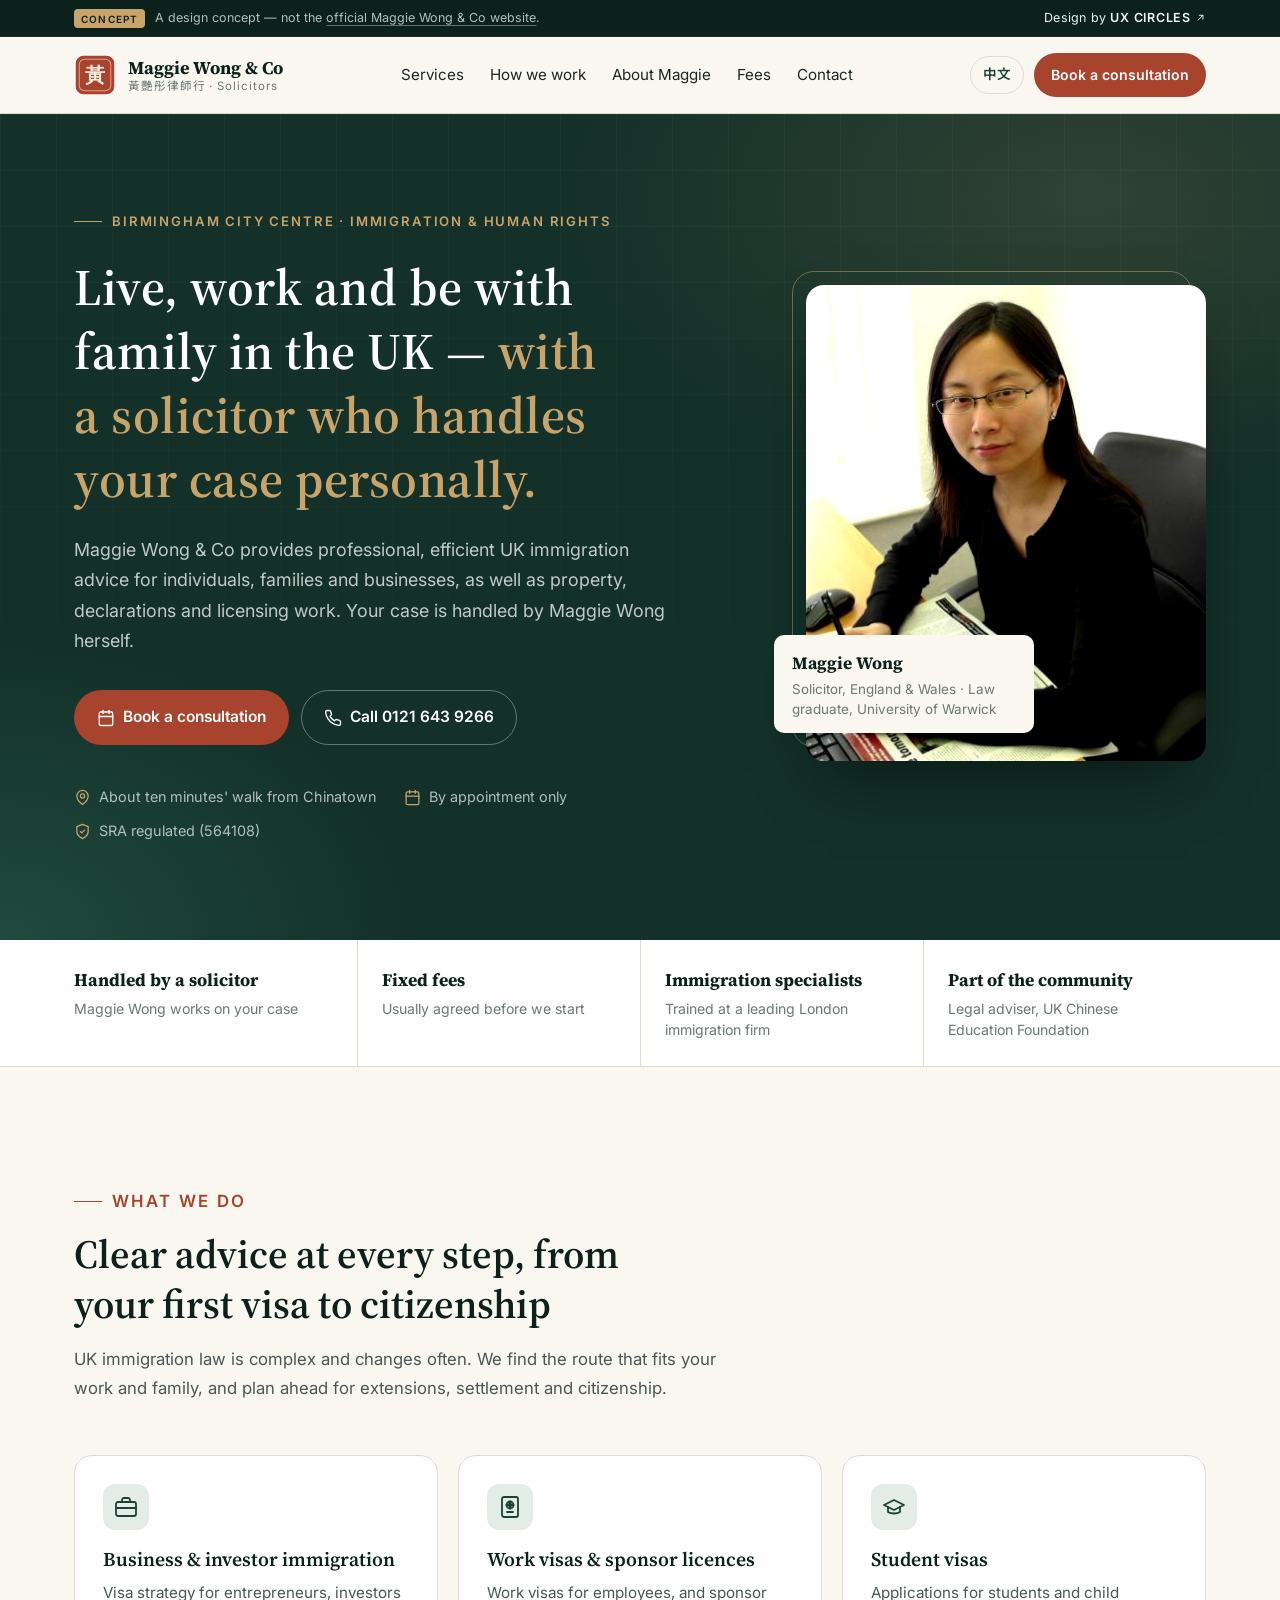
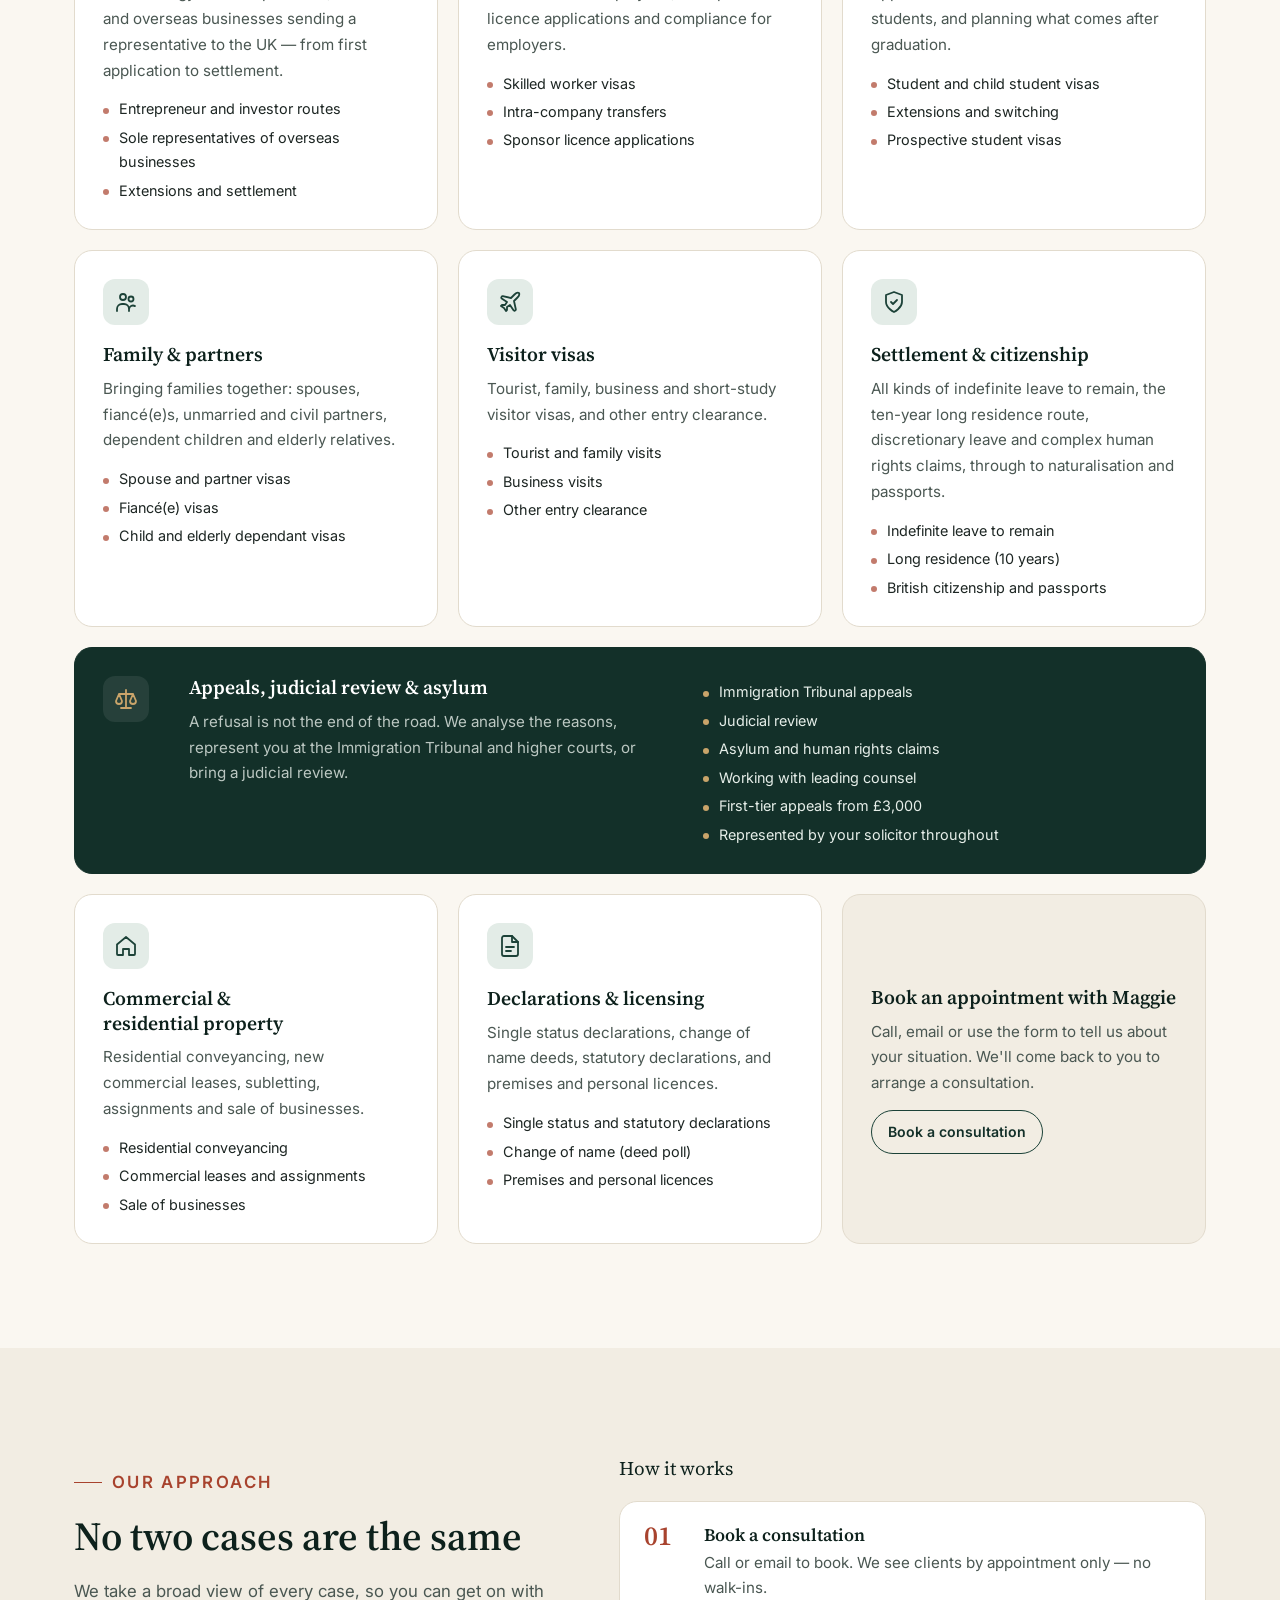
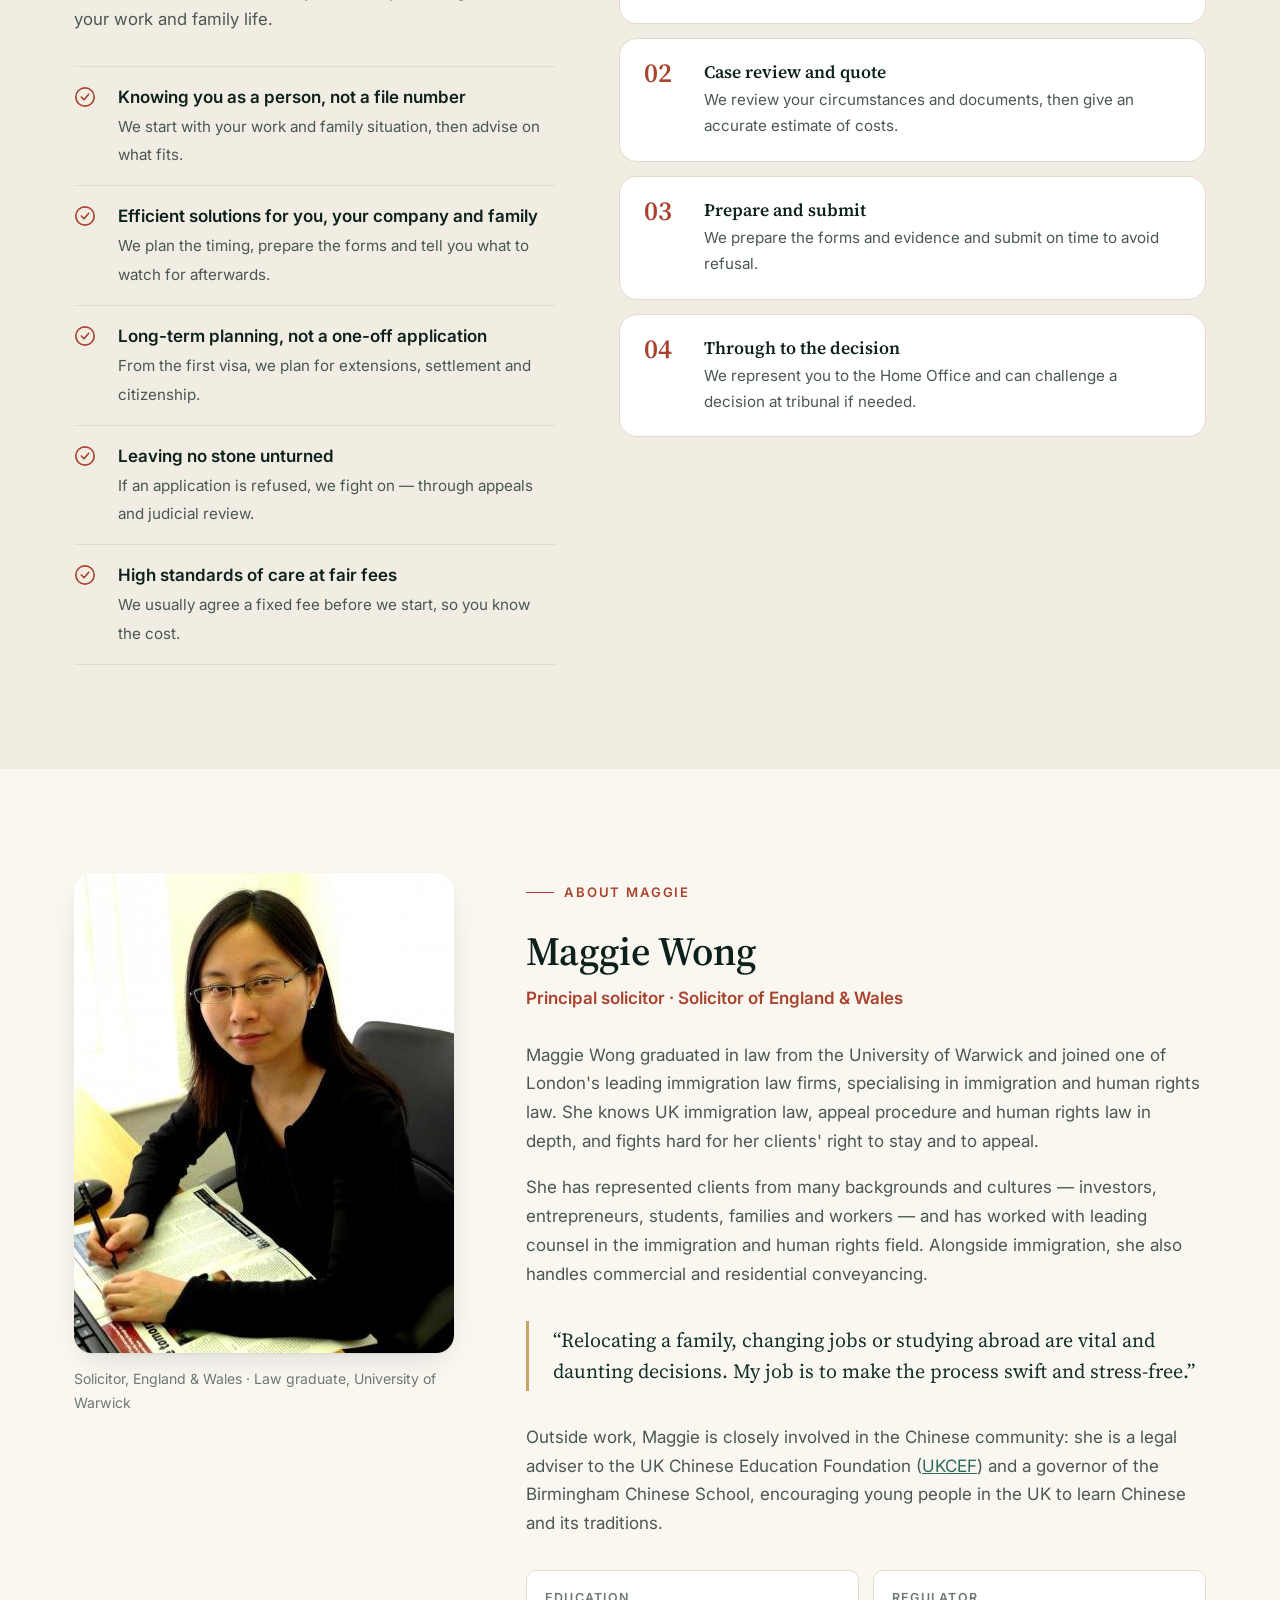
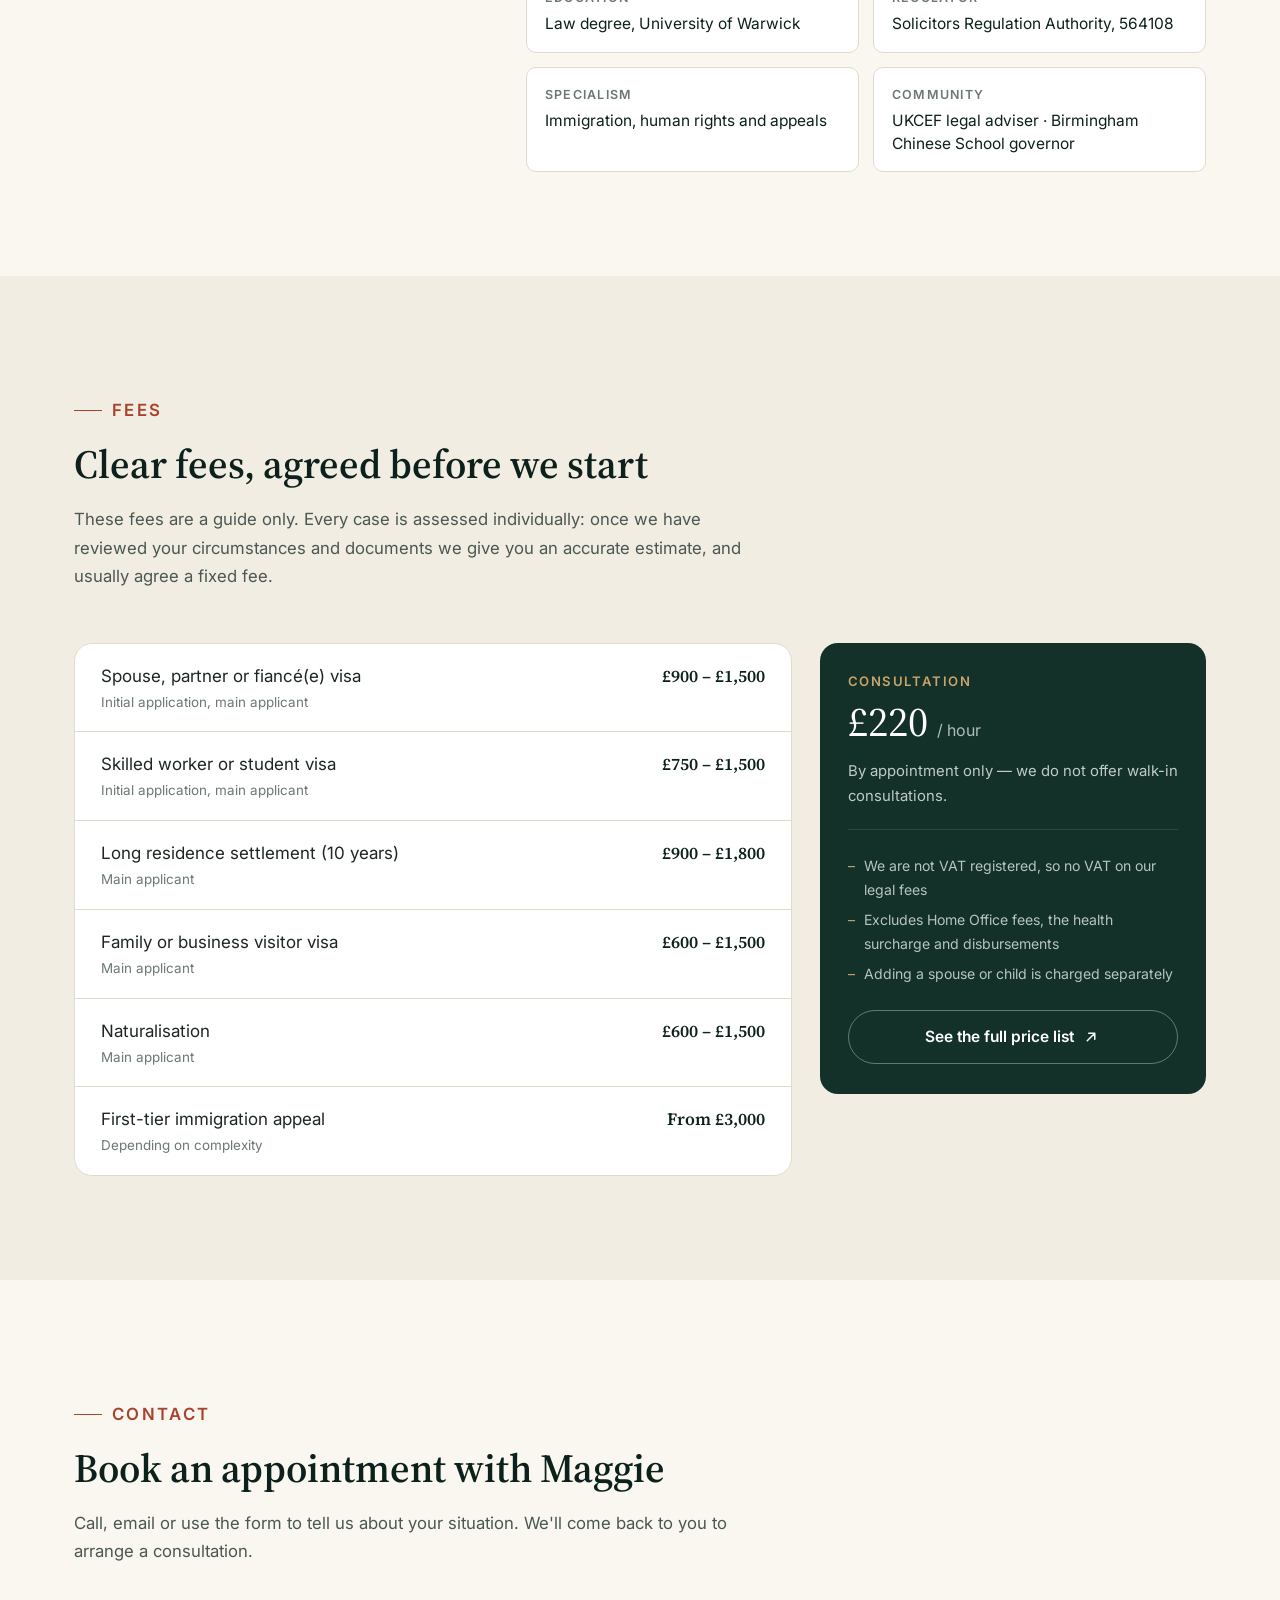
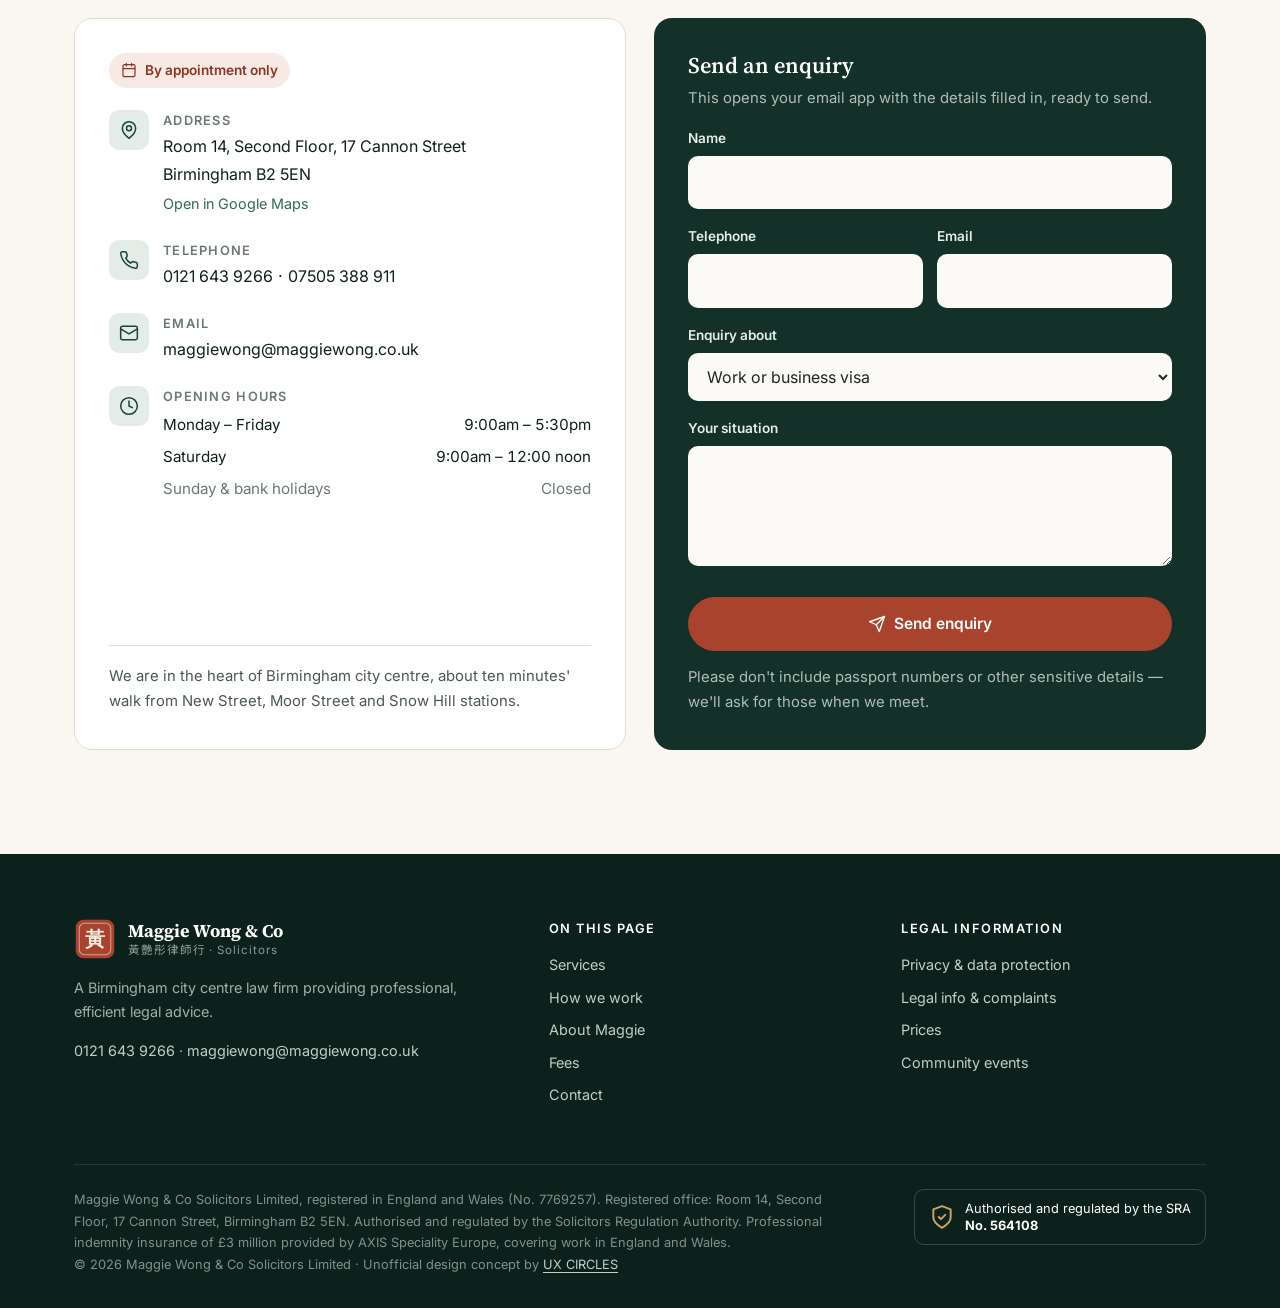
==== index.html @ 8c0b9b0e "Redesign the maggiewong.co.uk homepage as a bilingual static page home.html (Traditional Chinese) an" ====
<!doctype html>
<html lang="en-GB">
<head>
<meta charset="utf-8">
<meta name="viewport" content="width=device-width, initial-scale=1">
<title>Maggie Wong & Co Solicitors | Immigration solicitors in Birmingham</title>
<meta name="description" content="Maggie Wong & Co is a Birmingham city centre law firm offering UK immigration, human rights, appeals, property, declarations and licensing services. Authorised and regulated by the SRA (564108).">
<meta property="og:title" content="Maggie Wong & Co Solicitors | Immigration solicitors in Birmingham">
<meta property="og:description" content="Maggie Wong & Co is a Birmingham city centre law firm offering UK immigration, human rights, appeals, property, declarations and licensing services. Authorised and regulated by the SRA (564108).">
<meta property="og:image" content="assets/img/maggie-wong.jpg">
<meta name="robots" content="noindex, nofollow">
<meta name="theme-color" content="#133029">
<link rel="alternate" hreflang="en-GB" href="index.html">
<link rel="alternate" hreflang="zh-Hant" href="home.html">
<link rel="icon" href="assets/img/logo.svg" type="image/svg+xml">
<link rel="preconnect" href="https://fonts.googleapis.com">
<link rel="preconnect" href="https://fonts.gstatic.com" crossorigin>
<link href="https://fonts.googleapis.com/css2?family=Inter:wght@400;500;600&family=Source+Serif+4:opsz,wght@8..60,500;8..60,600;8..60,700&family=Noto+Sans+TC:wght@400;500;700&family=Noto+Serif+TC:wght@500;600;700&display=swap" rel="stylesheet">
<link rel="stylesheet" href="assets/css/style.css">
</head>
<body>
<a class="skip" href="#main">Skip to main content</a>
<div class="concept-bar" role="note">
  <div class="container concept-inner">
    <p><span class="concept-tag">Concept</span><span class="concept-long">A design concept — not the <a href="http://maggiewong.co.uk/" target="_blank" rel="noopener">official Maggie Wong &amp; Co website</a>.</span></p>
    <a href="https://ux-circles.com/web" target="_blank" rel="noopener"><span class="concept-by">Design by </span><strong>UX CIRCLES</strong> <svg viewBox="0 0 24 24" fill="none" stroke="currentColor" stroke-width="2" stroke-linecap="round" stroke-linejoin="round" aria-hidden="true"><path d="M7 17 17 7M9 7h8v8"/></svg></a>
  </div>
</div>
<header class="site-header">
  <div class="container">
    <a class="brand" href="index.html">
      <img src="assets/img/logo.svg" alt="" width="42" height="42">
      <span class="brand-text"><span class="brand-name">Maggie Wong &amp; Co</span><span class="brand-sub">黃艷彤律師行 · Solicitors</span></span>
    </a>
    <nav class="nav" id="nav" aria-label="Menu"><a href="#services">Services</a><a href="#approach">How we work</a><a href="#about">About Maggie</a><a href="#fees">Fees</a><a href="#contact">Contact</a></nav>
    <div class="header-actions">
      <a class="lang" href="home.html" hreflang="zh-Hant" lang="zh-Hant">中文</a>
      <a class="btn btn-primary btn-sm" href="#contact">Book a consultation</a>
      <button class="menu-toggle" type="button" aria-controls="nav" aria-expanded="false" aria-label="Menu"><svg viewBox="0 0 24 24" fill="none" stroke="currentColor" stroke-width="2" stroke-linecap="round" stroke-linejoin="round" aria-hidden="true"><path d="M4 7h16M4 12h16M4 17h16"/></svg></button>
    </div>
  </div>
</header>

<main id="main">
<section class="hero">
  <div class="container">
    <div>
      <p class="eyebrow">Birmingham city centre · Immigration &amp; human rights</p>
      <h1>Live, work and be with family in the UK — <em>with a solicitor who handles your case personally.</em></h1>
      <p class="hero-lead">Maggie Wong &amp; Co provides professional, efficient UK immigration advice for individuals, families and businesses, as well as property, declarations and licensing work. Your case is handled by Maggie Wong herself.</p>
      <div class="hero-cta">
        <a class="btn btn-primary" href="#contact"><svg viewBox="0 0 24 24" fill="none" stroke="currentColor" stroke-width="1.8" stroke-linecap="round" stroke-linejoin="round" aria-hidden="true"><rect x="3" y="4" width="18" height="18" rx="2"/><path d="M16 2v4M8 2v4M3 10h18"/></svg>Book a consultation</a>
        <a class="btn btn-ghost" href="tel:+441216439266"><svg viewBox="0 0 24 24" fill="none" stroke="currentColor" stroke-width="1.8" stroke-linecap="round" stroke-linejoin="round" aria-hidden="true"><path d="M22 16.9v3a2 2 0 0 1-2.2 2 19.8 19.8 0 0 1-8.6-3.1 19.5 19.5 0 0 1-6-6A19.8 19.8 0 0 1 2.1 4.2 2 2 0 0 1 4.1 2h3a2 2 0 0 1 2 1.7c.1.9.4 1.8.7 2.7a2 2 0 0 1-.5 2.1L8 9.8a16 16 0 0 0 6 6l1.3-1.3a2 2 0 0 1 2.1-.4c.9.3 1.8.6 2.7.7a2 2 0 0 1 1.7 2z"/></svg>Call 0121 643 9266</a>
      </div>
      <ul class="hero-meta"><li><svg viewBox="0 0 24 24" fill="none" stroke="currentColor" stroke-width="1.8" stroke-linecap="round" stroke-linejoin="round" aria-hidden="true"><path d="M20 10c0 6-8 12-8 12s-8-6-8-12a8 8 0 0 1 16 0z"/><circle cx="12" cy="10" r="3"/></svg>About ten minutes' walk from Chinatown</li><li><svg viewBox="0 0 24 24" fill="none" stroke="currentColor" stroke-width="1.8" stroke-linecap="round" stroke-linejoin="round" aria-hidden="true"><rect x="3" y="4" width="18" height="18" rx="2"/><path d="M16 2v4M8 2v4M3 10h18"/></svg>By appointment only</li><li><svg viewBox="0 0 24 24" fill="none" stroke="currentColor" stroke-width="1.8" stroke-linecap="round" stroke-linejoin="round" aria-hidden="true"><path d="M12 22s8-4 8-10V5l-8-3-8 3v7c0 6 8 10 8 10z"/><path d="m9 12 2 2 4-4"/></svg>SRA regulated (564108)</li></ul>
    </div>
    <figure class="portrait" style="margin:0">
      <div class="portrait-frame"><img src="assets/img/maggie-wong.jpg" alt="Maggie Wong at her desk" width="403" height="480"></div>
      <figcaption class="portrait-card"><strong>Maggie Wong</strong><span>Solicitor, England &amp; Wales · Law graduate, University of Warwick</span></figcaption>
    </figure>
  </div>
</section>

<section class="trust" aria-label="Our approach">
  <div class="container"><div class="trust-item"><strong>Handled by a solicitor</strong><span>Maggie Wong works on your case</span></div><div class="trust-item"><strong>Fixed fees</strong><span>Usually agreed before we start</span></div><div class="trust-item"><strong>Immigration specialists</strong><span>Trained at a leading London immigration firm</span></div><div class="trust-item"><strong>Part of the community</strong><span>Legal adviser, UK Chinese Education Foundation</span></div></div>
</section>

<section class="section" id="services">
  <div class="container">
    <div class="section-head reveal">
      <p class="eyebrow">What we do</p>
      <h2>Clear advice at every step, from your first visa to citizenship</h2>
      <p>UK immigration law is complex and changes often. We find the route that fits your work and family, and plan ahead for extensions, settlement and citizenship.</p>
    </div>
    <div class="services"><article class="service reveal"><div class="service-icon"><svg viewBox="0 0 24 24" fill="none" stroke="currentColor" stroke-width="1.8" stroke-linecap="round" stroke-linejoin="round" aria-hidden="true"><rect x="2" y="7" width="20" height="14" rx="2"/><path d="M16 7V5a2 2 0 0 0-2-2h-4a2 2 0 0 0-2 2v2M2 13h20"/></svg></div><h3>Business & investor immigration</h3><p>Visa strategy for entrepreneurs, investors and overseas businesses sending a representative to the UK — from first application to settlement.</p><ul><li>Entrepreneur and investor routes</li><li>Sole representatives of overseas businesses</li><li>Extensions and settlement</li></ul></article><article class="service reveal"><div class="service-icon"><svg viewBox="0 0 24 24" fill="none" stroke="currentColor" stroke-width="1.8" stroke-linecap="round" stroke-linejoin="round" aria-hidden="true"><rect x="4" y="2" width="16" height="20" rx="2"/><circle cx="12" cy="10" r="3.5"/><path d="M8.5 10h7M12 6.5c1.2 1 1.2 6 0 7M12 6.5c-1.2 1-1.2 6 0 7M9 17h6"/></svg></div><h3>Work visas & sponsor licences</h3><p>Work visas for employees, and sponsor licence applications and compliance for employers.</p><ul><li>Skilled worker visas</li><li>Intra-company transfers</li><li>Sponsor licence applications</li></ul></article><article class="service reveal"><div class="service-icon"><svg viewBox="0 0 24 24" fill="none" stroke="currentColor" stroke-width="1.8" stroke-linecap="round" stroke-linejoin="round" aria-hidden="true"><path d="M22 10 12 5 2 10l10 5 10-5z"/><path d="M6 12v5c3 2 9 2 12 0v-5"/></svg></div><h3>Student visas</h3><p>Applications for students and child students, and planning what comes after graduation.</p><ul><li>Student and child student visas</li><li>Extensions and switching</li><li>Prospective student visas</li></ul></article><article class="service reveal"><div class="service-icon"><svg viewBox="0 0 24 24" fill="none" stroke="currentColor" stroke-width="1.8" stroke-linecap="round" stroke-linejoin="round" aria-hidden="true"><circle cx="9" cy="7" r="3"/><circle cx="17" cy="9" r="2.5"/><path d="M3 21v-2a5 5 0 0 1 5-5h2a5 5 0 0 1 5 5v2M15 21v-1.5a4 4 0 0 1 6-3.4"/></svg></div><h3>Family & partners</h3><p>Bringing families together: spouses, fiancé(e)s, unmarried and civil partners, dependent children and elderly relatives.</p><ul><li>Spouse and partner visas</li><li>Fiancé(e) visas</li><li>Child and elderly dependant visas</li></ul></article><article class="service reveal"><div class="service-icon"><svg viewBox="0 0 24 24" fill="none" stroke="currentColor" stroke-width="1.8" stroke-linecap="round" stroke-linejoin="round" aria-hidden="true"><path d="M17.8 19.2 16 11l3.5-3.5C21 6 21.5 4 21 3c-1-.5-3 0-4.5 1.5L13 8 4.8 6.2c-.5-.1-.9.1-1.1.5l-.3.5c-.2.5-.1 1 .3 1.3L9 12l-2 3H4l-1 1 3 2 2 3 1-1v-3l3-2 3.5 5.3c.3.4.8.5 1.3.3l.5-.2c.4-.3.6-.7.5-1.2z"/></svg></div><h3>Visitor visas</h3><p>Tourist, family, business and short-study visitor visas, and other entry clearance.</p><ul><li>Tourist and family visits</li><li>Business visits</li><li>Other entry clearance</li></ul></article><article class="service reveal"><div class="service-icon"><svg viewBox="0 0 24 24" fill="none" stroke="currentColor" stroke-width="1.8" stroke-linecap="round" stroke-linejoin="round" aria-hidden="true"><path d="M12 22s8-4 8-10V5l-8-3-8 3v7c0 6 8 10 8 10z"/><path d="m9 12 2 2 4-4"/></svg></div><h3>Settlement & citizenship</h3><p>All kinds of indefinite leave to remain, the ten-year long residence route, discretionary leave and complex human rights claims, through to naturalisation and passports.</p><ul><li>Indefinite leave to remain</li><li>Long residence (10 years)</li><li>British citizenship and passports</li></ul></article><article class="service service-wide reveal"><div class="service-icon"><svg viewBox="0 0 24 24" fill="none" stroke="currentColor" stroke-width="1.8" stroke-linecap="round" stroke-linejoin="round" aria-hidden="true"><path d="M12 3v18M7 21h10M5 7h14M5 7l-3 7a3 3 0 0 0 6 0L5 7zM19 7l-3 7a3 3 0 0 0 6 0l-3-7z"/></svg></div><div><h3>Appeals, judicial review & asylum</h3><p>A refusal is not the end of the road. We analyse the reasons, represent you at the Immigration Tribunal and higher courts, or bring a judicial review.</p></div><div><ul><li>Immigration Tribunal appeals</li><li>Judicial review</li><li>Asylum and human rights claims</li><li>Working with leading counsel</li><li>First-tier appeals from £3,000</li><li>Represented by your solicitor throughout</li></ul></div></article><article class="service reveal"><div class="service-icon"><svg viewBox="0 0 24 24" fill="none" stroke="currentColor" stroke-width="1.8" stroke-linecap="round" stroke-linejoin="round" aria-hidden="true"><path d="M3 10.5 12 3l9 7.5V20a1 1 0 0 1-1 1h-5v-6H9v6H4a1 1 0 0 1-1-1z"/></svg></div><h3>Commercial & residential property</h3><p>Residential conveyancing, new commercial leases, subletting, assignments and sale of businesses.</p><ul><li>Residential conveyancing</li><li>Commercial leases and assignments</li><li>Sale of businesses</li></ul></article><article class="service reveal"><div class="service-icon"><svg viewBox="0 0 24 24" fill="none" stroke="currentColor" stroke-width="1.8" stroke-linecap="round" stroke-linejoin="round" aria-hidden="true"><path d="M14 2H6a2 2 0 0 0-2 2v16a2 2 0 0 0 2 2h12a2 2 0 0 0 2-2V8z"/><path d="M14 2v6h6M8 13h8M8 17h5"/></svg></div><h3>Declarations & licensing</h3><p>Single status declarations, change of name deeds, statutory declarations, and premises and personal licences.</p><ul><li>Single status and statutory declarations</li><li>Change of name (deed poll)</li><li>Premises and personal licences</li></ul></article>
      <article class="service reveal" style="display:flex;flex-direction:column;justify-content:center;background:var(--paper-2)">
        <h3>Book an appointment with Maggie</h3>
        <p>Call, email or use the form to tell us about your situation. We'll come back to you to arrange a consultation.</p>
        <div><a class="btn btn-outline btn-sm" href="#contact">Book a consultation</a></div>
      </article>
    </div>
  </div>
</section>

<section class="section section-alt" id="approach">
  <div class="container approach">
    <div class="reveal">
      <div class="section-head" style="margin-bottom:32px">
        <p class="eyebrow">Our approach</p>
        <h2>No two cases are the same</h2>
        <p>We take a broad view of every case, so you can get on with your work and family life.</p>
      </div>
      <ul class="promises"><li><svg viewBox="0 0 24 24" fill="none" stroke="currentColor" stroke-width="1.8" stroke-linecap="round" stroke-linejoin="round" aria-hidden="true"><circle cx="12" cy="12" r="10"/><path d="m8 12 3 3 5-6"/></svg><div><strong>Knowing you as a person, not a file number</strong><span>We start with your work and family situation, then advise on what fits.</span></div></li><li><svg viewBox="0 0 24 24" fill="none" stroke="currentColor" stroke-width="1.8" stroke-linecap="round" stroke-linejoin="round" aria-hidden="true"><circle cx="12" cy="12" r="10"/><path d="m8 12 3 3 5-6"/></svg><div><strong>Efficient solutions for you, your company and family</strong><span>We plan the timing, prepare the forms and tell you what to watch for afterwards.</span></div></li><li><svg viewBox="0 0 24 24" fill="none" stroke="currentColor" stroke-width="1.8" stroke-linecap="round" stroke-linejoin="round" aria-hidden="true"><circle cx="12" cy="12" r="10"/><path d="m8 12 3 3 5-6"/></svg><div><strong>Long-term planning, not a one-off application</strong><span>From the first visa, we plan for extensions, settlement and citizenship.</span></div></li><li><svg viewBox="0 0 24 24" fill="none" stroke="currentColor" stroke-width="1.8" stroke-linecap="round" stroke-linejoin="round" aria-hidden="true"><circle cx="12" cy="12" r="10"/><path d="m8 12 3 3 5-6"/></svg><div><strong>Leaving no stone unturned</strong><span>If an application is refused, we fight on — through appeals and judicial review.</span></div></li><li><svg viewBox="0 0 24 24" fill="none" stroke="currentColor" stroke-width="1.8" stroke-linecap="round" stroke-linejoin="round" aria-hidden="true"><circle cx="12" cy="12" r="10"/><path d="m8 12 3 3 5-6"/></svg><div><strong>High standards of care at fair fees</strong><span>We usually agree a fixed fee before we start, so you know the cost.</span></div></li></ul>
    </div>
    <div class="reveal">
      <p class="steps-title">How it works</p>
      <ol class="steps"><li><h3>Book a consultation</h3><p>Call or email to book. We see clients by appointment only — no walk-ins.</p></li><li><h3>Case review and quote</h3><p>We review your circumstances and documents, then give an accurate estimate of costs.</p></li><li><h3>Prepare and submit</h3><p>We prepare the forms and evidence and submit on time to avoid refusal.</p></li><li><h3>Through to the decision</h3><p>We represent you to the Home Office and can challenge a decision at tribunal if needed.</p></li></ol>
    </div>
  </div>
</section>

<section class="section" id="about">
  <div class="container about">
    <figure class="about-photo reveal" style="margin:0">
      <img src="assets/img/maggie-wong.jpg" alt="Maggie Wong at her desk" width="403" height="480" loading="lazy">
      <figcaption>Solicitor, England &amp; Wales · Law graduate, University of Warwick</figcaption>
    </figure>
    <div class="about-body reveal">
      <p class="eyebrow" style="color:var(--seal)">About Maggie</p>
      <h2>Maggie Wong</h2>
      <p class="role">Principal solicitor · Solicitor of England &amp; Wales</p>
      <p>Maggie Wong graduated in law from the University of Warwick and joined one of London's leading immigration law firms, specialising in immigration and human rights law. She knows UK immigration law, appeal procedure and human rights law in depth, and fights hard for her clients' right to stay and to appeal.</p><p>She has represented clients from many backgrounds and cultures — investors, entrepreneurs, students, families and workers — and has worked with leading counsel in the immigration and human rights field. Alongside immigration, she also handles commercial and residential conveyancing.</p>
      <blockquote class="quote">“Relocating a family, changing jobs or studying abroad are vital and daunting decisions. My job is to make the process swift and stress-free.”</blockquote>
      <p>Outside work, Maggie is closely involved in the Chinese community: she is a legal adviser to the UK Chinese Education Foundation (<a href="http://www.ukcef.org.uk" target="_blank" rel="noopener">UKCEF</a>) and a governor of the Birmingham Chinese School, encouraging young people in the UK to learn Chinese and its traditions.</p>
      <div class="facts"><div class="fact"><strong>Education</strong><span>Law degree, University of Warwick</span></div><div class="fact"><strong>Regulator</strong><span>Solicitors Regulation Authority, 564108</span></div><div class="fact"><strong>Specialism</strong><span>Immigration, human rights and appeals</span></div><div class="fact"><strong>Community</strong><span>UKCEF legal adviser · Birmingham Chinese School governor</span></div></div>
    </div>
  </div>
</section>

<section class="section section-alt" id="fees">
  <div class="container">
    <div class="section-head reveal">
      <p class="eyebrow">Fees</p>
      <h2>Clear fees, agreed before we start</h2>
      <p>These fees are a guide only. Every case is assessed individually: once we have reviewed your circumstances and documents we give you an accurate estimate, and usually agree a fixed fee.</p>
    </div>
    <div class="fees-wrap">
      <div class="fee-table reveal"><div class="fee-row"><span>Spouse, partner or fiancé(e) visa<small>Initial application, main applicant</small></span><strong>£900 – £1,500</strong></div><div class="fee-row"><span>Skilled worker or student visa<small>Initial application, main applicant</small></span><strong>£750 – £1,500</strong></div><div class="fee-row"><span>Long residence settlement (10 years)<small>Main applicant</small></span><strong>£900 – £1,800</strong></div><div class="fee-row"><span>Family or business visitor visa<small>Main applicant</small></span><strong>£600 – £1,500</strong></div><div class="fee-row"><span>Naturalisation<small>Main applicant</small></span><strong>£600 – £1,500</strong></div><div class="fee-row"><span>First-tier immigration appeal<small>Depending on complexity</small></span><strong>From £3,000</strong></div></div>
      <aside class="fee-note reveal">
        <h3>Consultation</h3>
        <div class="price">£220 <small>/ hour</small></div>
        <p>By appointment only — we do not offer walk-in consultations.</p>
        <ul><li>We are not VAT registered, so no VAT on our legal fees</li><li>Excludes Home Office fees, the health surcharge and disbursements</li><li>Adding a spouse or child is charged separately</li></ul>
        <a class="btn btn-ghost" href="http://maggiewong.co.uk/Prices.html" target="_blank" rel="noopener">See the full price list <svg viewBox="0 0 24 24" fill="none" stroke="currentColor" stroke-width="2" stroke-linecap="round" stroke-linejoin="round" aria-hidden="true"><path d="M7 17 17 7M9 7h8v8"/></svg></a>
      </aside>
    </div>
  </div>
</section>

<section class="section" id="contact">
  <div class="container">
    <div class="section-head reveal">
      <p class="eyebrow">Contact</p>
      <h2>Book an appointment with Maggie</h2>
      <p>Call, email or use the form to tell us about your situation. We'll come back to you to arrange a consultation.</p>
    </div>
    <div class="contact">
      <div class="contact-info reveal">
        <span class="appt"><svg viewBox="0 0 24 24" fill="none" stroke="currentColor" stroke-width="1.8" stroke-linecap="round" stroke-linejoin="round" aria-hidden="true"><rect x="3" y="4" width="18" height="18" rx="2"/><path d="M16 2v4M8 2v4M3 10h18"/></svg>By appointment only</span>
        <div class="contact-line"><span class="ic"><svg viewBox="0 0 24 24" fill="none" stroke="currentColor" stroke-width="1.8" stroke-linecap="round" stroke-linejoin="round" aria-hidden="true"><path d="M20 10c0 6-8 12-8 12s-8-6-8-12a8 8 0 0 1 16 0z"/><circle cx="12" cy="10" r="3"/></svg></span><div><strong>Address</strong><span>Room 14, Second Floor, 17 Cannon Street<br>Birmingham B2 5EN</span><br><a href="https://www.google.com/maps/search/?api=1&query=17+Cannon+Street+Birmingham+B2+5EN" target="_blank" rel="noopener" style="font-size:.9rem;color:var(--pine-600)">Open in Google Maps</a></div></div>
        <div class="contact-line"><span class="ic"><svg viewBox="0 0 24 24" fill="none" stroke="currentColor" stroke-width="1.8" stroke-linecap="round" stroke-linejoin="round" aria-hidden="true"><path d="M22 16.9v3a2 2 0 0 1-2.2 2 19.8 19.8 0 0 1-8.6-3.1 19.5 19.5 0 0 1-6-6A19.8 19.8 0 0 1 2.1 4.2 2 2 0 0 1 4.1 2h3a2 2 0 0 1 2 1.7c.1.9.4 1.8.7 2.7a2 2 0 0 1-.5 2.1L8 9.8a16 16 0 0 0 6 6l1.3-1.3a2 2 0 0 1 2.1-.4c.9.3 1.8.6 2.7.7a2 2 0 0 1 1.7 2z"/></svg></span><div><strong>Telephone</strong><a href="tel:+441216439266">0121 643 9266</a> · <a href="tel:+447505388911">07505 388 911</a></div></div>
        <div class="contact-line"><span class="ic"><svg viewBox="0 0 24 24" fill="none" stroke="currentColor" stroke-width="1.8" stroke-linecap="round" stroke-linejoin="round" aria-hidden="true"><rect x="2" y="4" width="20" height="16" rx="2"/><path d="m22 7-10 6L2 7"/></svg></span><div><strong>Email</strong><a href="mailto:maggiewong@maggiewong.co.uk">maggiewong@maggiewong.co.uk</a></div></div>
        <div class="contact-line"><span class="ic"><svg viewBox="0 0 24 24" fill="none" stroke="currentColor" stroke-width="1.8" stroke-linecap="round" stroke-linejoin="round" aria-hidden="true"><circle cx="12" cy="12" r="10"/><path d="M12 6v6l4 2"/></svg></span><div><strong>Opening hours</strong><table class="hours"><tr><td>Monday – Friday</td><td>9:00am – 5:30pm</td></tr><tr><td>Saturday</td><td>9:00am – 12:00 noon</td></tr><tr class="closed"><td>Sunday &amp; bank holidays</td><td>Closed</td></tr></table></div></div>
        <p class="directions">We are in the heart of Birmingham city centre, about ten minutes' walk from New Street, Moor Street and Snow Hill stations.</p>
      </div>
      <form class="form reveal" id="enquiry" data-subject="Website enquiry" data-l-name="Name" data-l-phone="Telephone" data-l-email="Email" data-l-topic="Enquiry about">
        <h3>Send an enquiry</h3>
        <p>This opens your email app with the details filled in, ready to send.</p>
        <div class="field"><label for="f-name">Name</label><input id="f-name" name="name" autocomplete="name" required></div>
        <div class="field-row">
          <div class="field"><label for="f-phone">Telephone</label><input id="f-phone" name="phone" type="tel" autocomplete="tel"></div>
          <div class="field"><label for="f-email">Email</label><input id="f-email" name="email" type="email" autocomplete="email" required></div>
        </div>
        <div class="field"><label for="f-topic">Enquiry about</label><select id="f-topic" name="topic"><option>Work or business visa</option><option>Student visa</option><option>Family or partner visa</option><option>Settlement or citizenship</option><option>Appeal or refusal</option><option>Property</option><option>Declarations or licensing</option><option>Something else</option></select></div>
        <div class="field"><label for="f-msg">Your situation</label><textarea id="f-msg" name="message"></textarea></div>
        <button class="btn btn-primary" type="submit"><svg viewBox="0 0 24 24" fill="none" stroke="currentColor" stroke-width="1.8" stroke-linecap="round" stroke-linejoin="round" aria-hidden="true"><path d="m22 2-7 20-4-9-9-4z"/><path d="M22 2 11 13"/></svg>Send enquiry</button>
        <p class="form-note">Please don't include passport numbers or other sensitive details — we'll ask for those when we meet.</p>
      </form>
    </div>
  </div>
</section>
</main>

<footer class="site-footer">
  <div class="container">
    <div class="footer-grid">
      <div>
        <a class="brand" href="index.html"><img src="assets/img/logo.svg" alt="" width="42" height="42"><span class="brand-text"><span class="brand-name">Maggie Wong &amp; Co</span><span class="brand-sub">黃艷彤律師行 · Solicitors</span></span></a>
        <p>A Birmingham city centre law firm providing professional, efficient legal advice.</p>
        <p><a href="tel:+441216439266">0121 643 9266</a> · <a href="mailto:maggiewong@maggiewong.co.uk">maggiewong@maggiewong.co.uk</a></p>
      </div>
      <div><h4>On this page</h4><ul><li><a href="#services">Services</a></li><li><a href="#approach">How we work</a></li><li><a href="#about">About Maggie</a></li><li><a href="#fees">Fees</a></li><li><a href="#contact">Contact</a></li></ul></div>
      <div><h4>Legal information</h4><ul><li><a href="http://maggiewong.co.uk/Newsletter_ICU.html" target="_blank" rel="noopener">Privacy &amp; data protection</a></li><li><a href="http://maggiewong.co.uk/Legal_Information_.html" target="_blank" rel="noopener">Legal info &amp; complaints</a></li><li><a href="http://maggiewong.co.uk/Prices.html" target="_blank" rel="noopener">Prices</a></li><li><a href="http://maggiewong.co.uk/Event.html" target="_blank" rel="noopener">Community events</a></li></ul></div>
    </div>
    <div class="reg">
      <p>Maggie Wong &amp; Co Solicitors Limited, registered in England and Wales (No. 7769257). Registered office: Room 14, Second Floor, 17 Cannon Street, Birmingham B2 5EN. Authorised and regulated by the Solicitors Regulation Authority. Professional indemnity insurance of £3 million provided by AXIS Speciality Europe, covering work in England and Wales.<br>© <span id="year">2026</span> Maggie Wong &amp; Co Solicitors Limited · Unofficial design concept by <a href="https://ux-circles.com/web" target="_blank" rel="noopener">UX CIRCLES</a></p>
      <span class="sra"><svg viewBox="0 0 24 24" fill="none" stroke="currentColor" stroke-width="1.8" stroke-linecap="round" stroke-linejoin="round" aria-hidden="true"><path d="M12 22s8-4 8-10V5l-8-3-8 3v7c0 6 8 10 8 10z"/><path d="m9 12 2 2 4-4"/></svg><span>Authorised and regulated by the SRA<br><strong>No. 564108</strong></span></span>
    </div>
  </div>
</footer>

<div class="callbar">
  <a class="btn btn-outline" href="tel:+441216439266"><svg viewBox="0 0 24 24" fill="none" stroke="currentColor" stroke-width="1.8" stroke-linecap="round" stroke-linejoin="round" aria-hidden="true"><path d="M22 16.9v3a2 2 0 0 1-2.2 2 19.8 19.8 0 0 1-8.6-3.1 19.5 19.5 0 0 1-6-6A19.8 19.8 0 0 1 2.1 4.2 2 2 0 0 1 4.1 2h3a2 2 0 0 1 2 1.7c.1.9.4 1.8.7 2.7a2 2 0 0 1-.5 2.1L8 9.8a16 16 0 0 0 6 6l1.3-1.3a2 2 0 0 1 2.1-.4c.9.3 1.8.6 2.7.7a2 2 0 0 1 1.7 2z"/></svg>Call</a>
  <a class="btn btn-primary" href="#contact">Book a consultation</a>
</div>
<script src="assets/js/main.js"></script>
</body>
</html>
---- assets/css/style.css ----
/* Maggie Wong & Co Solicitors — concept redesign */
:root {
  --ink: #1d2623;
  --ink-soft: #4a5752;
  --ink-muted: #6c7873;
  --pine-950: #0d211c;
  --pine-900: #133029;
  --pine-800: #1c4238;
  --pine-600: #2f6b5a;
  --pine-100: #e3ece7;
  --seal: #a8432e;
  --seal-dark: #8a3524;
  --gold: #c9a46a;
  --paper: #faf7f1;
  --paper-2: #f2ede3;
  --card: #ffffff;
  --line: #e2dbcd;
  --radius: 10px;
  --radius-lg: 18px;
  --shadow: 0 1px 2px rgba(13, 33, 28, .05), 0 12px 32px -12px rgba(13, 33, 28, .18);
  --serif: "Source Serif 4", "Noto Serif TC", "Songti TC", "PMingLiU", Georgia, serif;
  --sans: "Inter", "Noto Sans TC", "PingFang TC", "Microsoft JhengHei", system-ui, sans-serif;
  --container: 1180px;
}

*, *::before, *::after { box-sizing: border-box; }
html { scroll-behavior: smooth; scroll-padding-top: 88px; -webkit-text-size-adjust: 100%; }
@media (prefers-reduced-motion: reduce) { html { scroll-behavior: auto; } }
body { margin: 0; background: var(--paper); color: var(--ink); font-family: var(--sans); font-size: 17px; line-height: 1.7; -webkit-font-smoothing: antialiased; }
html[lang^="zh"] body { letter-spacing: .02em; }
img { max-width: 100%; display: block; }
a { color: var(--pine-600); }
h1, h2, h3 { text-wrap: balance; font-family: var(--serif); color: var(--pine-950); line-height: 1.25; margin: 0; font-weight: 600; }
p { margin: 0 0 1em; }
.container { width: 100%; max-width: var(--container); margin: 0 auto; padding: 0 24px; }
@media (max-width: 600px) { .container { padding: 0 16px; } }

.skip { position: absolute; left: -9999px; top: 0; background: var(--pine-900); color: #fff; padding: 10px 16px; z-index: 100; }
.skip:focus { left: 12px; top: 12px; }
:focus-visible { outline: 2px solid var(--seal); outline-offset: 3px; border-radius: 4px; }

/* ---------- Concept / credit stripe (UX CIRCLES) ---------- */
.concept-bar { background: var(--pine-950); color: rgba(226, 236, 231, .78); font-size: 12.5px; border-bottom: 1px solid rgba(255,255,255,.06); }
.concept-inner { height: 36px; display: flex; align-items: center; justify-content: space-between; gap: 16px; }
.concept-inner p { display: flex; align-items: center; gap: 10px; margin: 0; min-width: 0; white-space: nowrap; overflow: hidden; text-overflow: ellipsis; }
.concept-tag { flex-shrink: 0; font-size: 10px; font-weight: 600; letter-spacing: .12em; text-transform: uppercase; color: var(--pine-950); background: var(--gold); padding: 3px 7px 2px; border-radius: 4px; line-height: 1.4; }
.concept-inner > a { flex-shrink: 0; display: inline-flex; align-items: center; gap: 4px; color: #eef3f0; text-decoration: none; letter-spacing: .02em; }
.concept-inner > a strong { font-weight: 600; letter-spacing: .06em; }
.concept-inner > a svg { width: .9em; height: .9em; }
.concept-inner > a:hover { color: var(--gold); }
.concept-long a { color: inherit; text-decoration: underline; text-underline-offset: 3px; text-decoration-color: rgba(226, 236, 231, .4); }
.concept-long a:hover { color: var(--gold); text-decoration-color: currentColor; }
@media (max-width: 760px) { .concept-long { display: none; } }

/* ---------- Header ---------- */
.site-header { position: sticky; top: 0; z-index: 50; background: rgba(250, 247, 241, .94); backdrop-filter: saturate(1.4) blur(10px); -webkit-backdrop-filter: saturate(1.4) blur(10px); border-bottom: 1px solid var(--line); }
.site-header .container { display: flex; align-items: center; justify-content: space-between; height: 76px; gap: 20px; }
.brand { display: flex; align-items: center; gap: 12px; text-decoration: none; color: var(--pine-950); min-width: 0; }
.brand img { width: 42px; height: 42px; flex: none; }
.brand-text { display: flex; flex-direction: column; line-height: 1.25; min-width: 0; }
.brand-name { font-family: var(--serif); font-size: 1.12rem; font-weight: 700; white-space: nowrap; }
.brand-sub { font-size: .72rem; letter-spacing: .08em; color: var(--ink-muted); white-space: nowrap; }
.nav { display: flex; align-items: center; gap: 2px; }
.nav a { text-decoration: none; color: var(--ink); font-size: .95rem; padding: 8px 12px; border-radius: var(--radius); }
.nav a:hover { background: var(--paper-2); color: var(--pine-900); }
.header-actions { display: flex; align-items: center; gap: 10px; }
.lang { text-decoration: none; font-size: .85rem; font-weight: 600; color: var(--pine-800); border: 1px solid var(--line); border-radius: 999px; padding: 6px 12px; white-space: nowrap; }
.lang:hover { border-color: var(--pine-600); }
.menu-toggle { display: none; width: 44px; height: 44px; border: 1px solid var(--line); background: var(--card); border-radius: var(--radius); align-items: center; justify-content: center; cursor: pointer; color: var(--pine-950); }
.menu-toggle svg { width: 22px; height: 22px; }

.btn { display: inline-flex; align-items: center; justify-content: center; gap: 8px; font: inherit; font-size: .97rem; font-weight: 600; text-decoration: none; padding: 13px 22px; border-radius: 999px; border: 1px solid transparent; cursor: pointer; transition: background .2s, color .2s, border-color .2s, transform .2s; white-space: nowrap; }
.btn svg { width: 18px; height: 18px; flex: none; }
.btn-primary { background: var(--seal); color: #fff; }
.btn-primary:hover { background: var(--seal-dark); }
.btn-ghost { border-color: rgba(255,255,255,.35); color: #fff; }
.btn-ghost:hover { border-color: #fff; background: rgba(255,255,255,.06); }
.btn-outline { border-color: var(--pine-800); color: var(--pine-900); }
.btn-outline:hover { background: var(--pine-900); color: #fff; }
.btn-sm { padding: 9px 16px; font-size: .88rem; }

@media (max-width: 1020px) {
  .nav { display: none; position: absolute; top: 100%; left: 0; right: 0; flex-direction: column; align-items: stretch; background: var(--paper); border-bottom: 1px solid var(--line); padding: 8px 16px 16px; box-shadow: 0 16px 24px -16px rgba(0,0,0,.2); }
  .nav.open { display: flex; }
  .nav a { padding: 12px 8px; border-bottom: 1px solid var(--line); border-radius: 0; }
  .menu-toggle { display: inline-flex; }
}
@media (max-width: 600px) {
  .site-header .container { height: 66px; }
  .header-actions .btn { display: none; }
  .brand img { width: 36px; height: 36px; }
  .brand-name { font-size: 1rem; }
  .brand-sub { font-size: .66rem; }
}

/* ---------- Hero ---------- */
.hero { position: relative; background: var(--pine-900); color: #e6eee9; overflow: hidden; }
.hero::before { content: ""; position: absolute; inset: 0; background:
  radial-gradient(900px 500px at 85% 10%, rgba(201, 164, 106, .16), transparent 60%),
  radial-gradient(700px 500px at 0% 100%, rgba(47, 107, 90, .45), transparent 60%); pointer-events: none; }
.hero::after { content: ""; position: absolute; inset: 0; background-image: linear-gradient(rgba(255,255,255,.035) 1px, transparent 1px), linear-gradient(90deg, rgba(255,255,255,.035) 1px, transparent 1px); background-size: 56px 56px; mask-image: linear-gradient(180deg, #000, transparent 85%); -webkit-mask-image: linear-gradient(180deg, #000, transparent 85%); pointer-events: none; }
.hero .container { position: relative; z-index: 1; display: grid; grid-template-columns: 1.15fr .85fr; gap: 56px; align-items: center; padding-top: 88px; padding-bottom: 96px; }
.eyebrow { display: inline-flex; align-items: center; gap: 10px; font-size: .82rem; font-weight: 600; letter-spacing: .14em; text-transform: uppercase; color: var(--gold); margin-bottom: 22px; }
.eyebrow::before { content: ""; width: 28px; height: 1px; background: currentColor; }
.hero h1 { color: #fff; font-size: clamp(2.1rem, 4.2vw, 3.2rem); font-weight: 600; letter-spacing: .01em; }
html[lang^="zh"] .hero h1 { font-size: clamp(2rem, 3.9vw, 3.1rem); letter-spacing: .06em; line-height: 1.35; }
.nw { display: inline-block; }
.hero h1 em { font-style: normal; color: var(--gold); }
.hero-lead { font-size: 1.12rem; color: rgba(230, 238, 233, .82); max-width: 34em; margin: 24px 0 34px; }
.hero-cta { display: flex; flex-wrap: wrap; gap: 12px; }
.hero-meta { display: flex; flex-wrap: wrap; gap: 10px 28px; margin: 40px 0 0; padding: 0; list-style: none; font-size: .9rem; color: rgba(230, 238, 233, .75); }
.hero-meta li { display: flex; align-items: center; gap: 8px; }
.hero-meta svg { width: 17px; height: 17px; color: var(--gold); flex: none; }

.portrait { position: relative; justify-self: end; width: 100%; max-width: 400px; }
.portrait-frame { position: relative; border-radius: var(--radius-lg); overflow: hidden; aspect-ratio: 403 / 480; box-shadow: 0 30px 60px -20px rgba(0,0,0,.5); }
.portrait-frame img { width: 100%; height: 100%; object-fit: cover; filter: saturate(.9) contrast(1.04); }
.portrait::before { content: ""; position: absolute; inset: -14px 14px 14px -14px; border: 1px solid rgba(201, 164, 106, .5); border-radius: calc(var(--radius-lg) + 4px); }
.portrait-card { position: absolute; left: -32px; bottom: 28px; background: var(--paper); color: var(--ink); border-radius: var(--radius); padding: 14px 18px; box-shadow: var(--shadow); max-width: 260px; }
.portrait-card strong { display: block; font-family: var(--serif); font-size: 1.08rem; color: var(--pine-950); }
.portrait-card span { font-size: .84rem; color: var(--ink-muted); line-height: 1.5; display: block; }

@media (max-width: 900px) {
  .hero .container { grid-template-columns: 1fr; gap: 48px; padding-top: 56px; padding-bottom: 72px; }
  .portrait { justify-self: start; max-width: 340px; margin-left: 14px; }
  .portrait-card { left: auto; right: -8px; }
}
@media (max-width: 600px) {
  .hero-lead { font-size: 1.02rem; }
  .hero-cta .btn { flex: 1 1 100%; }
  .portrait { max-width: 300px; }
}

/* ---------- Trust strip ---------- */
.trust { background: var(--card); border-bottom: 1px solid var(--line); }
.trust .container { display: grid; grid-template-columns: repeat(4, 1fr); }
.trust-item { padding: 26px 24px; border-left: 1px solid var(--line); }
.trust-item:first-child { border-left: 0; padding-left: 0; }
.trust-item strong { display: block; font-family: var(--serif); font-size: 1.1rem; color: var(--pine-950); margin-bottom: 2px; }
.trust-item span { font-size: .88rem; color: var(--ink-muted); line-height: 1.5; display: block; }
@media (max-width: 900px) {
  .trust .container { grid-template-columns: 1fr 1fr; }
  .trust-item { padding: 20px 16px; }
  .trust-item:nth-child(odd) { border-left: 0; padding-left: 0; }
  .trust-item:nth-child(n+3) { border-top: 1px solid var(--line); }
}

/* ---------- Sections ---------- */
.section { padding: 104px 0; }
.section-alt { background: var(--paper-2); }
.section-head { max-width: 680px; margin-bottom: 52px; }
.section-head .eyebrow { color: var(--seal); margin-bottom: 14px; }
.section-head h2 { font-size: clamp(1.8rem, 3.2vw, 2.5rem); }
html[lang^="zh"] .section-head h2 { letter-spacing: .05em; }
.section-head p { color: var(--ink-soft); margin: 16px 0 0; font-size: 1.05rem; }
@media (max-width: 600px) { .section { padding: 72px 0; } .section-head { margin-bottom: 36px; } }

/* Services */
.services { display: grid; grid-template-columns: repeat(3, 1fr); gap: 20px; }
.service { position: relative; background: var(--card); border: 1px solid var(--line); border-radius: var(--radius-lg); padding: 28px 28px 26px; transition: border-color .25s, box-shadow .25s, transform .25s; }
.service:hover { border-color: #cdbfa6; box-shadow: var(--shadow); transform: translateY(-2px); }
.service-icon { width: 46px; height: 46px; border-radius: 12px; background: var(--pine-100); color: var(--pine-800); display: grid; place-items: center; margin-bottom: 18px; }
.service-icon svg { width: 24px; height: 24px; }
.service h3 { font-size: 1.22rem; margin-bottom: 8px; }
.service p { color: var(--ink-soft); font-size: .95rem; margin: 0 0 14px; }
.service ul { margin: 0; padding: 0; list-style: none; font-size: .9rem; color: var(--ink); }
.service li { position: relative; padding-left: 16px; margin-top: 4px; }
.service li::before { content: ""; position: absolute; left: 0; top: .72em; width: 6px; height: 6px; border-radius: 50%; background: var(--seal); opacity: .7; }
.service-wide { grid-column: span 3; display: grid; grid-template-columns: auto 1fr 1fr; gap: 12px 40px; align-items: start; background: var(--pine-900); border-color: var(--pine-900); color: #e6eee9; }
.service-wide:hover { border-color: var(--pine-900); }
.service-wide h3 { color: #fff; }
.service-wide p { color: rgba(230, 238, 233, .8); }
.service-wide ul { color: #e6eee9; }
.service-wide li::before { background: var(--gold); opacity: 1; }
.service-wide .service-icon { background: rgba(255,255,255,.08); color: var(--gold); margin: 0; }
@media (max-width: 1020px) {
  .services { grid-template-columns: 1fr 1fr; }
  .service-wide { grid-column: span 2; grid-template-columns: 1fr 1fr; }
  .service-wide .service-icon { grid-column: span 2; }
}
@media (max-width: 680px) {
  .services { grid-template-columns: 1fr; }
  .service-wide { grid-column: auto; grid-template-columns: 1fr; }
  .service-wide .service-icon { grid-column: auto; }
  .service { padding: 24px 22px; }
}

/* Approach */
.approach { display: grid; grid-template-columns: .9fr 1.1fr; gap: 64px; align-items: start; }
.promises { list-style: none; margin: 0; padding: 0; }
.promises li { display: grid; grid-template-columns: 30px 1fr; gap: 14px; padding: 16px 0; border-top: 1px solid var(--line); }
.promises li:last-child { border-bottom: 1px solid var(--line); }
.promises svg { width: 22px; height: 22px; color: var(--seal); margin-top: 3px; }
.promises strong { display: block; color: var(--pine-950); font-weight: 600; }
.promises span { color: var(--ink-soft); font-size: .95rem; }
.steps { counter-reset: step; list-style: none; margin: 0; padding: 0; display: grid; gap: 14px; }
.steps li { counter-increment: step; position: relative; background: var(--card); border: 1px solid var(--line); border-radius: var(--radius-lg); padding: 22px 24px 22px 84px; }
.steps li::before { content: counter(step, decimal-leading-zero); position: absolute; left: 24px; top: 20px; font-family: var(--serif); font-size: 1.7rem; font-weight: 600; color: var(--seal); line-height: 1; }
.steps h3 { font-size: 1.1rem; margin-bottom: 4px; }
.steps p { margin: 0; color: var(--ink-soft); font-size: .95rem; }
.steps-title { font-family: var(--serif); font-size: 1.2rem; color: var(--pine-950); margin: 0 0 16px; }
@media (max-width: 900px) { .approach { grid-template-columns: 1fr; gap: 48px; } }
@media (max-width: 600px) { .steps li { padding: 20px 18px 20px 66px; } .steps li::before { left: 18px; font-size: 1.45rem; } }

/* About */
.about { display: grid; grid-template-columns: 380px 1fr; gap: 72px; align-items: start; }
.about-photo { position: sticky; top: 110px; }
.about-photo img { border-radius: var(--radius-lg); width: 100%; aspect-ratio: 4 / 5; object-fit: cover; object-position: 50% 20%; box-shadow: var(--shadow); }
.about-photo figcaption { margin-top: 14px; font-size: .88rem; color: var(--ink-muted); }
.about-body h2 { font-size: clamp(1.8rem, 3.2vw, 2.5rem); margin-bottom: 8px; }
.about-body .role { color: var(--seal); font-weight: 600; margin-bottom: 28px; }
.about-body p { color: var(--ink-soft); }
.quote { margin: 32px 0; padding: 4px 0 4px 24px; border-left: 3px solid var(--gold); font-family: var(--serif); font-size: 1.25rem; line-height: 1.55; color: var(--pine-900); }
.facts { display: grid; grid-template-columns: 1fr 1fr; gap: 14px; margin-top: 32px; }
.fact { background: var(--card); border: 1px solid var(--line); border-radius: var(--radius); padding: 16px 18px; }
.fact strong { display: block; font-size: .78rem; letter-spacing: .1em; text-transform: uppercase; color: var(--ink-muted); font-weight: 600; margin-bottom: 4px; }
.fact span { color: var(--pine-950); font-size: .97rem; line-height: 1.5; display: block; }
.fact a { color: inherit; }
@media (max-width: 900px) {
  .about { grid-template-columns: 1fr; gap: 36px; }
  .about-photo { position: static; max-width: 320px; }
}
@media (max-width: 600px) { .facts { grid-template-columns: 1fr; } }

/* Fees */
.fees-wrap { display: grid; grid-template-columns: 1.3fr .7fr; gap: 28px; align-items: start; }
.fee-table { background: var(--card); border: 1px solid var(--line); border-radius: var(--radius-lg); overflow: hidden; }
.fee-row { display: flex; justify-content: space-between; align-items: baseline; gap: 20px; padding: 18px 26px; border-top: 1px solid var(--line); }
.fee-row:first-child { border-top: 0; }
.fee-row span { color: var(--ink); }
.fee-row small { display: block; color: var(--ink-muted); font-size: .84rem; }
.fee-row strong { font-family: var(--serif); font-weight: 600; color: var(--pine-950); white-space: nowrap; font-size: 1.08rem; font-variant-numeric: tabular-nums; }
.fee-note { background: var(--pine-900); color: #e6eee9; border-radius: var(--radius-lg); padding: 30px 28px; }
.fee-note .price { font-family: var(--serif); font-size: 2.6rem; color: #fff; line-height: 1.1; }
.fee-note .price small { font-size: 1rem; color: rgba(230,238,233,.75); font-family: var(--sans); }
.fee-note h3 { color: var(--gold); font-family: var(--sans); font-size: .82rem; letter-spacing: .12em; text-transform: uppercase; margin-bottom: 10px; }
.fee-note p { color: rgba(230,238,233,.82); font-size: .93rem; margin: 14px 0 0; }
.fee-note ul { margin: 20px 0 0; padding: 18px 0 0; border-top: 1px solid rgba(255,255,255,.12); list-style: none; font-size: .88rem; color: rgba(230,238,233,.78); }
.fee-note li { margin-top: 6px; padding-left: 16px; position: relative; }
.fee-note li::before { content: "–"; position: absolute; left: 0; color: var(--gold); }
.fee-note .btn { margin-top: 24px; width: 100%; }
@media (max-width: 900px) { .fees-wrap { grid-template-columns: 1fr; } }
@media (max-width: 600px) { .fee-row { padding: 16px 18px; flex-direction: column; gap: 2px; } }

/* Contact */
.contact { display: grid; grid-template-columns: 1fr 1fr; gap: 28px; align-items: stretch; }
.contact-info { background: var(--card); border: 1px solid var(--line); border-radius: var(--radius-lg); padding: 34px; display: flex; flex-direction: column; gap: 22px; }
.contact-line { display: grid; grid-template-columns: 40px 1fr; gap: 14px; align-items: start; }
.contact-line .ic { width: 40px; height: 40px; border-radius: 10px; background: var(--pine-100); color: var(--pine-800); display: grid; place-items: center; }
.contact-line .ic svg { width: 20px; height: 20px; }
.contact-line strong { display: block; font-size: .8rem; letter-spacing: .1em; text-transform: uppercase; color: var(--ink-muted); font-weight: 600; }
.contact-line div > span, .contact-line div > a { color: var(--pine-950); font-size: 1rem; }
.contact-line a { text-decoration: none; }
.contact-line a:hover { text-decoration: underline; }
.hours { width: 100%; border-collapse: collapse; font-size: .95rem; margin-top: 2px; }
.hours td { padding: 3px 0; color: var(--pine-950); }
.hours td:last-child { text-align: right; font-variant-numeric: tabular-nums; }
.hours tr.closed td { color: var(--ink-muted); }
.appt { display: inline-flex; align-items: center; gap: 8px; align-self: flex-start; background: #f7e9e4; color: var(--seal-dark); font-size: .85rem; font-weight: 600; padding: 6px 12px; border-radius: 999px; }
.appt svg { width: 16px; height: 16px; }
.directions { margin-top: auto !important; color: var(--ink-soft); font-size: .93rem; margin: 0; padding-top: 18px; border-top: 1px solid var(--line); }

.form { background: var(--pine-900); color: #e6eee9; border-radius: var(--radius-lg); padding: 34px; }
.form h3 { color: #fff; font-size: 1.4rem; margin-bottom: 6px; }
.form > p { color: rgba(230,238,233,.75); font-size: .93rem; }
.field { margin-top: 16px; }
.field-row { display: grid; grid-template-columns: 1fr 1fr; gap: 14px; }
.field label { display: block; font-size: .85rem; font-weight: 600; margin-bottom: 6px; color: #e6eee9; }
.field input, .field select, .field textarea { width: 100%; font: inherit; font-size: 1rem; color: var(--ink); background: #fbfaf7; border: 1px solid transparent; border-radius: var(--radius); padding: 12px 14px; }
.field textarea { min-height: 120px; resize: vertical; }
.field input:focus, .field select:focus, .field textarea:focus { outline: 2px solid var(--gold); outline-offset: 1px; }
.form .btn { margin-top: 22px; width: 100%; }
.form-note { font-size: .8rem; color: rgba(230,238,233,.6); margin: 14px 0 0; }
@media (max-width: 900px) { .contact { grid-template-columns: 1fr; } }
@media (max-width: 600px) { .contact-info, .form { padding: 24px 20px; } .field-row { grid-template-columns: 1fr; gap: 0; } }

/* ---------- Footer ---------- */
.site-footer { background: var(--pine-950); color: rgba(226, 236, 231, .7); font-size: .9rem; padding: 64px 0 32px; }
.footer-grid { display: grid; grid-template-columns: 1.4fr 1fr 1fr; gap: 48px; }
.site-footer .brand { color: #fff; margin-bottom: 16px; }
.site-footer .brand-sub { color: rgba(226, 236, 231, .6); }
.site-footer h4 { color: #fff; font-size: .8rem; letter-spacing: .12em; text-transform: uppercase; margin: 0 0 14px; font-weight: 600; }
.site-footer ul { list-style: none; margin: 0; padding: 0; }
.site-footer li { margin-bottom: 8px; }
.site-footer a { color: rgba(226, 236, 231, .85); text-decoration: none; }
.site-footer a:hover { color: var(--gold); }
.reg { margin-top: 48px; padding-top: 24px; border-top: 1px solid rgba(255,255,255,.1); font-size: .8rem; line-height: 1.7; color: rgba(226, 236, 231, .55); display: flex; justify-content: space-between; gap: 24px; flex-wrap: wrap; }
.reg p { margin: 0; max-width: 760px; }
.reg a { text-decoration: underline; text-underline-offset: 3px; }
.sra { display: inline-flex; align-items: center; gap: 10px; border: 1px solid rgba(255,255,255,.18); border-radius: var(--radius); padding: 10px 14px; color: #fff; font-size: .8rem; line-height: 1.35; align-self: flex-start; }
.sra svg { width: 26px; height: 26px; color: var(--gold); flex: none; }
@media (max-width: 900px) { .footer-grid { grid-template-columns: 1fr 1fr; } .footer-grid > :first-child { grid-column: span 2; } }
@media (max-width: 600px) { .footer-grid { grid-template-columns: 1fr; gap: 32px; } .footer-grid > :first-child { grid-column: auto; } }

/* Mobile call bar */
.callbar { display: none; }
@media (max-width: 600px) {
  .callbar { display: grid; grid-template-columns: 1fr 1fr; gap: 8px; position: fixed; left: 0; right: 0; bottom: 0; z-index: 60; padding: 10px 12px calc(10px + env(safe-area-inset-bottom)); background: rgba(250,247,241,.96); border-top: 1px solid var(--line); backdrop-filter: blur(8px); -webkit-backdrop-filter: blur(8px); }
  .callbar .btn { padding: 11px 12px; font-size: .92rem; }
  body { padding-bottom: 72px; }
}

/* Reveal */
.reveal { opacity: 0; transform: translateY(18px); transition: opacity .7s ease, transform .7s ease; }
.reveal.in { opacity: 1; transform: none; }
@media (prefers-reduced-motion: reduce) { .reveal { opacity: 1; transform: none; transition: none; } .service, .btn { transition: none; } .service:hover { transform: none; } }
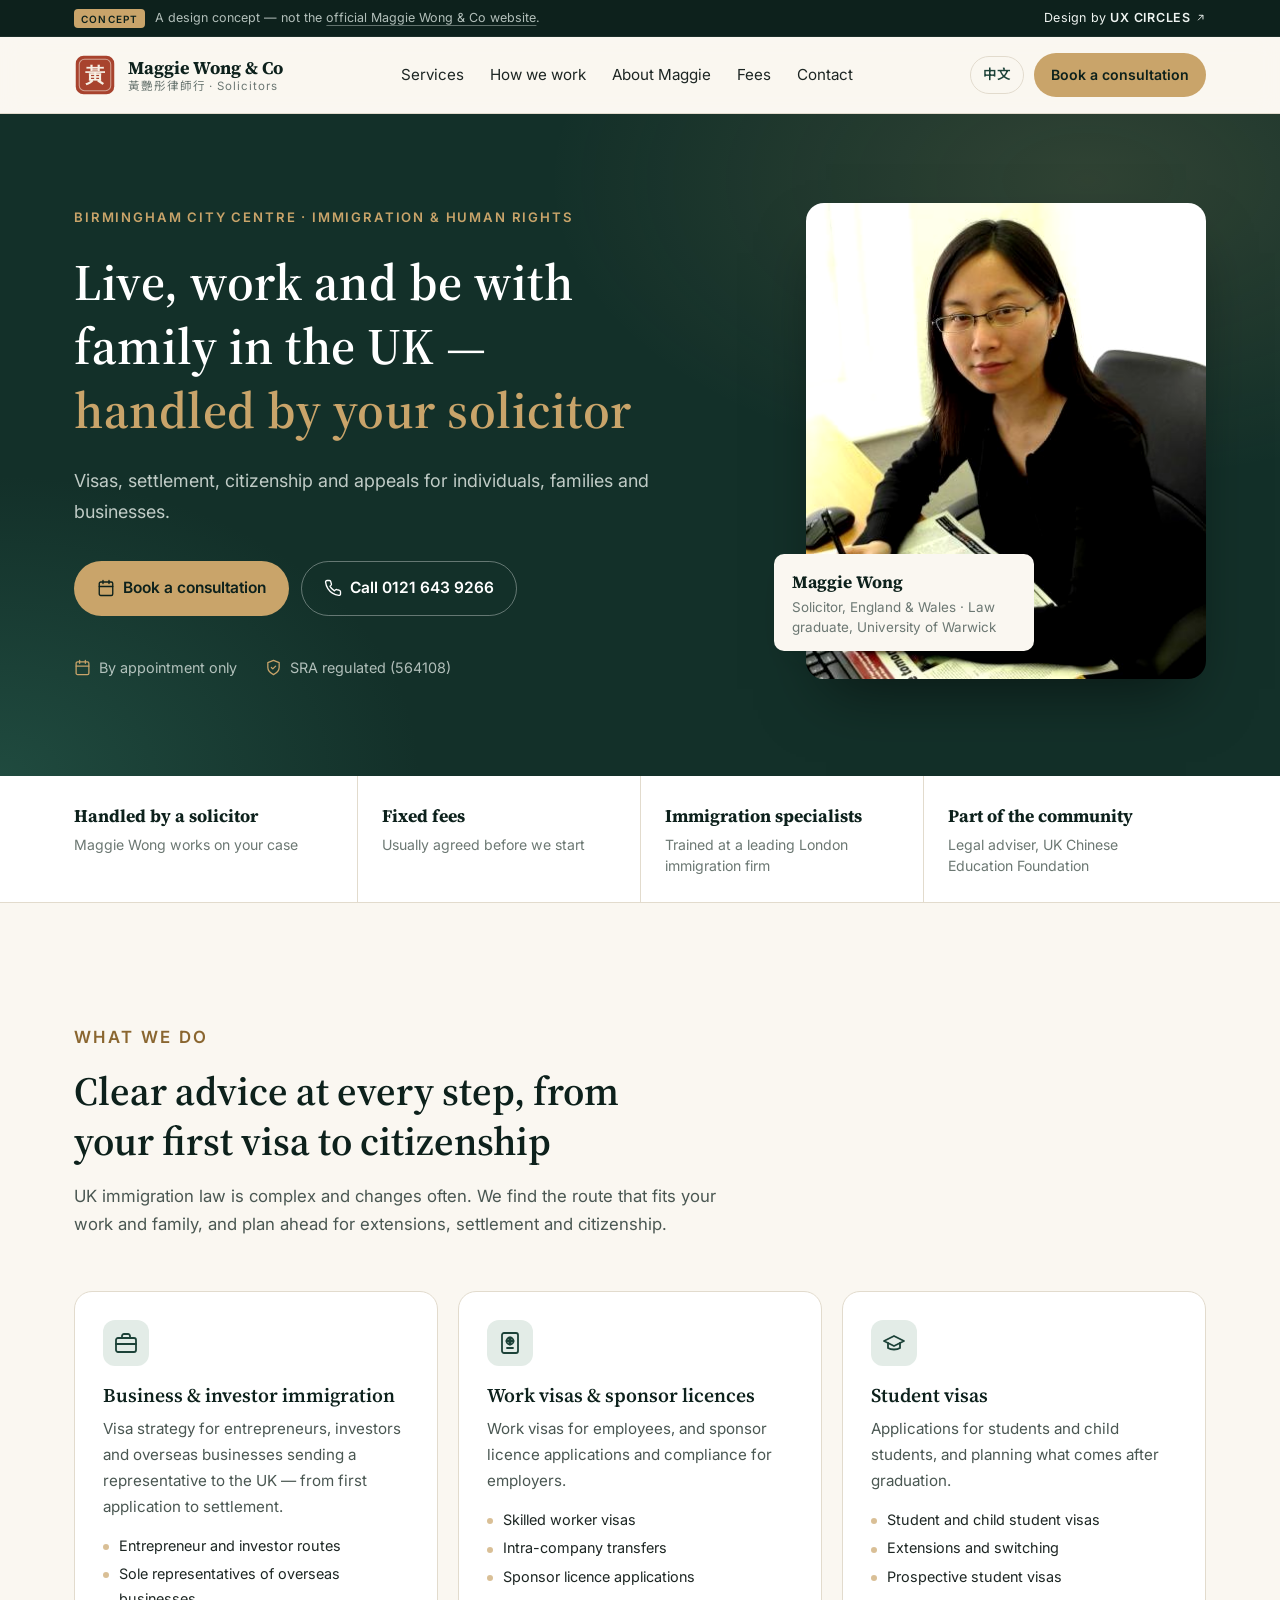
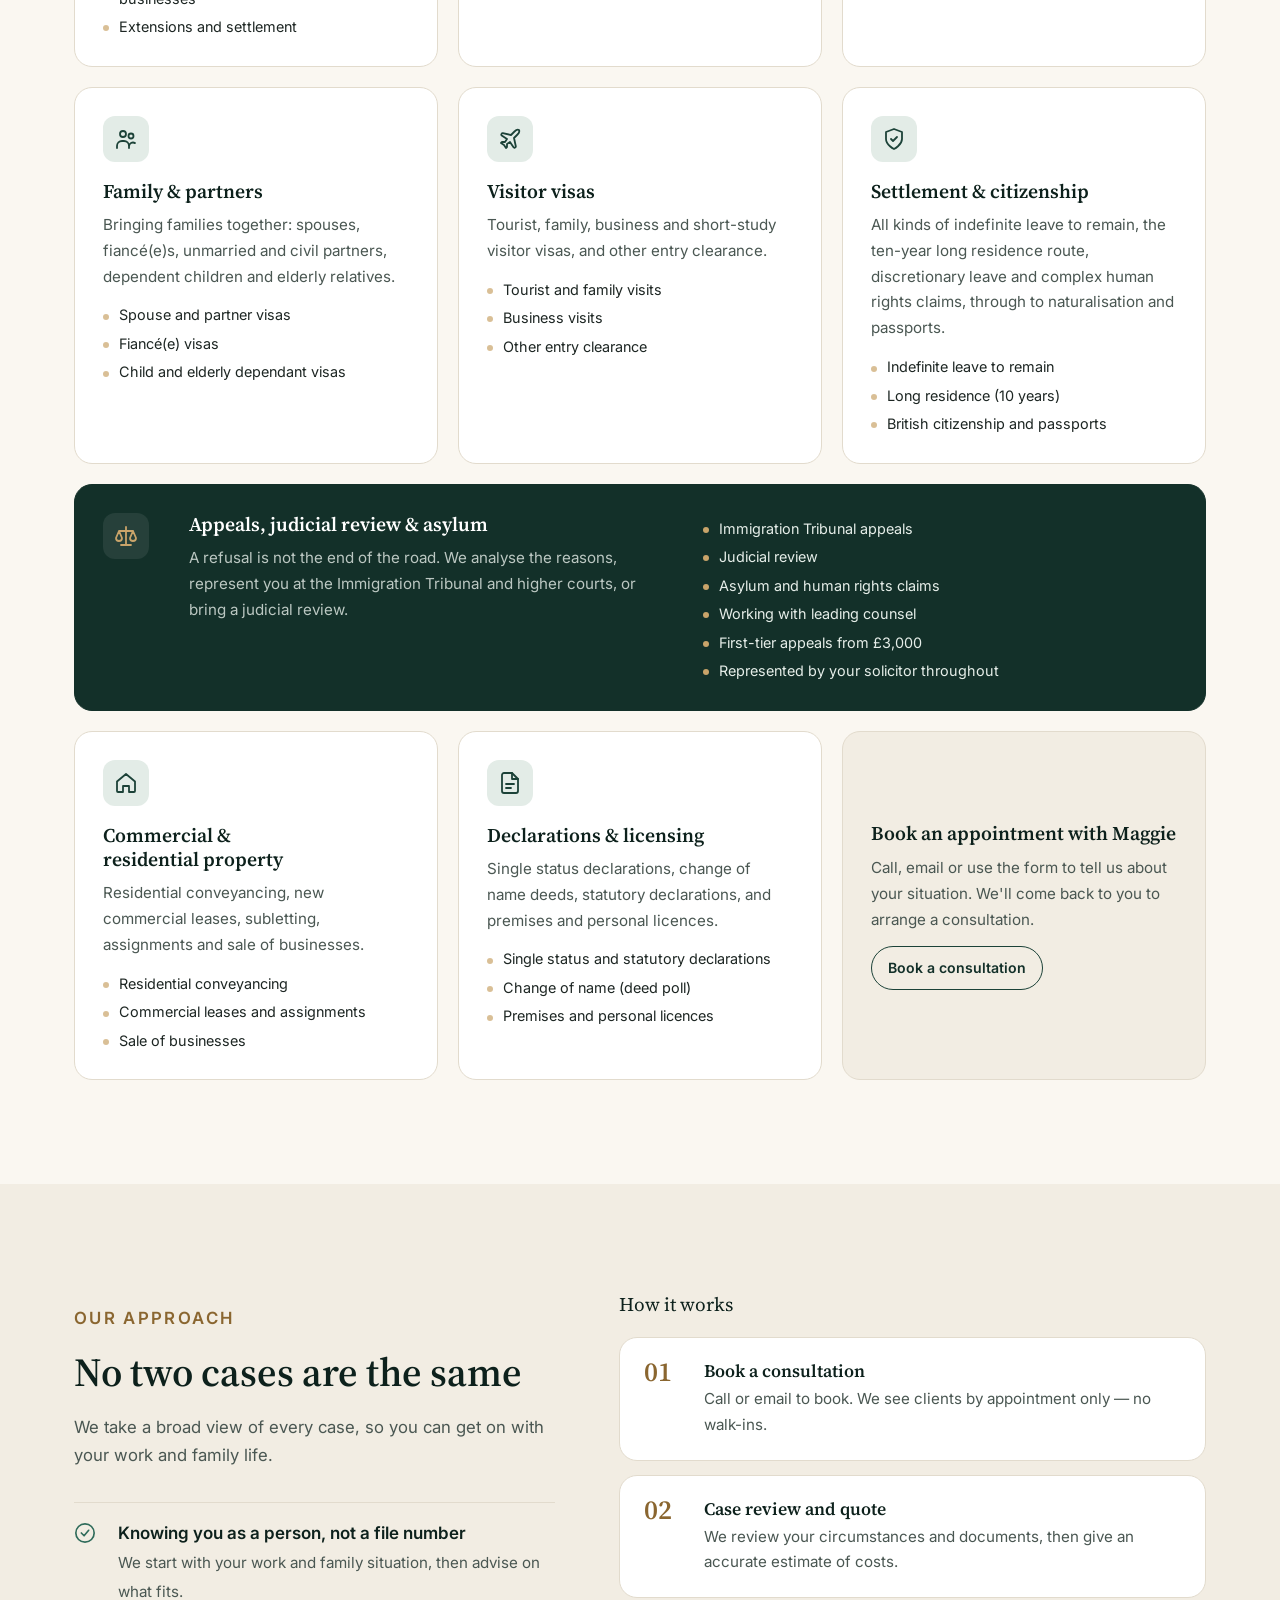
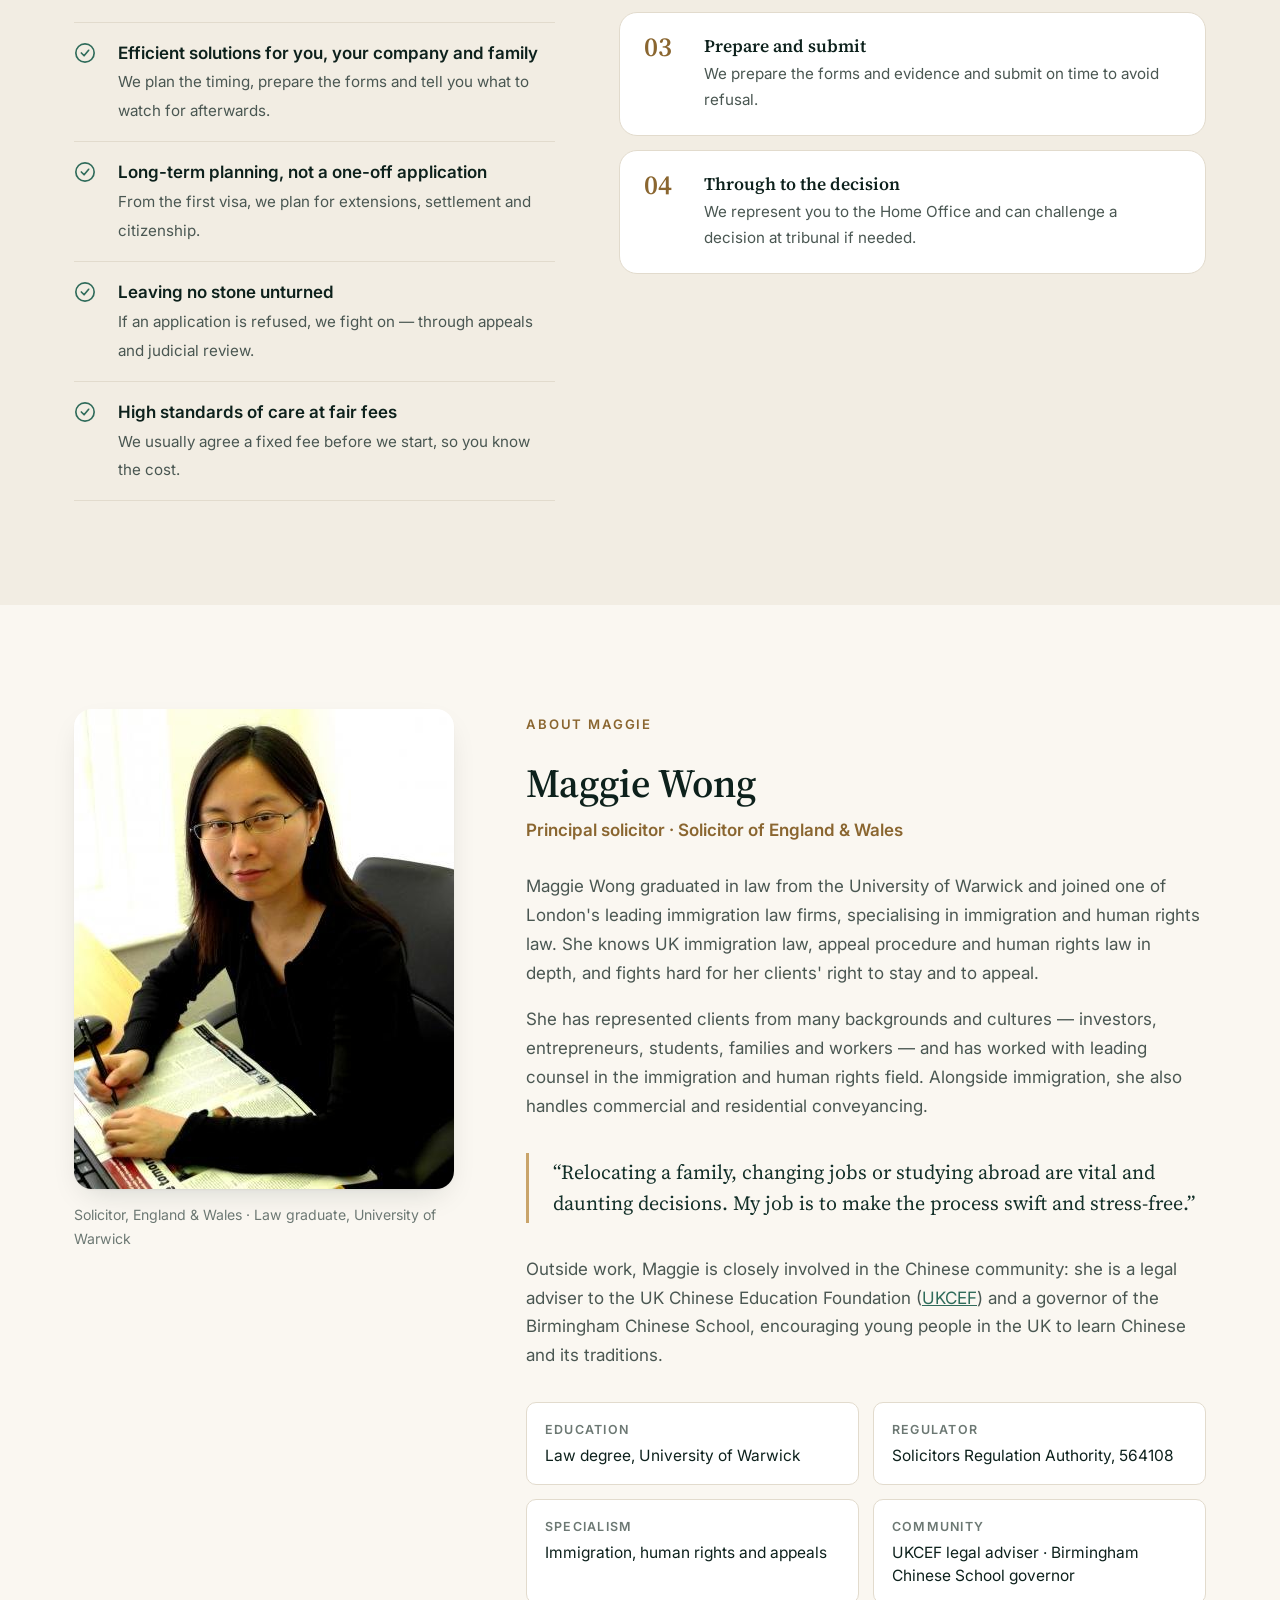
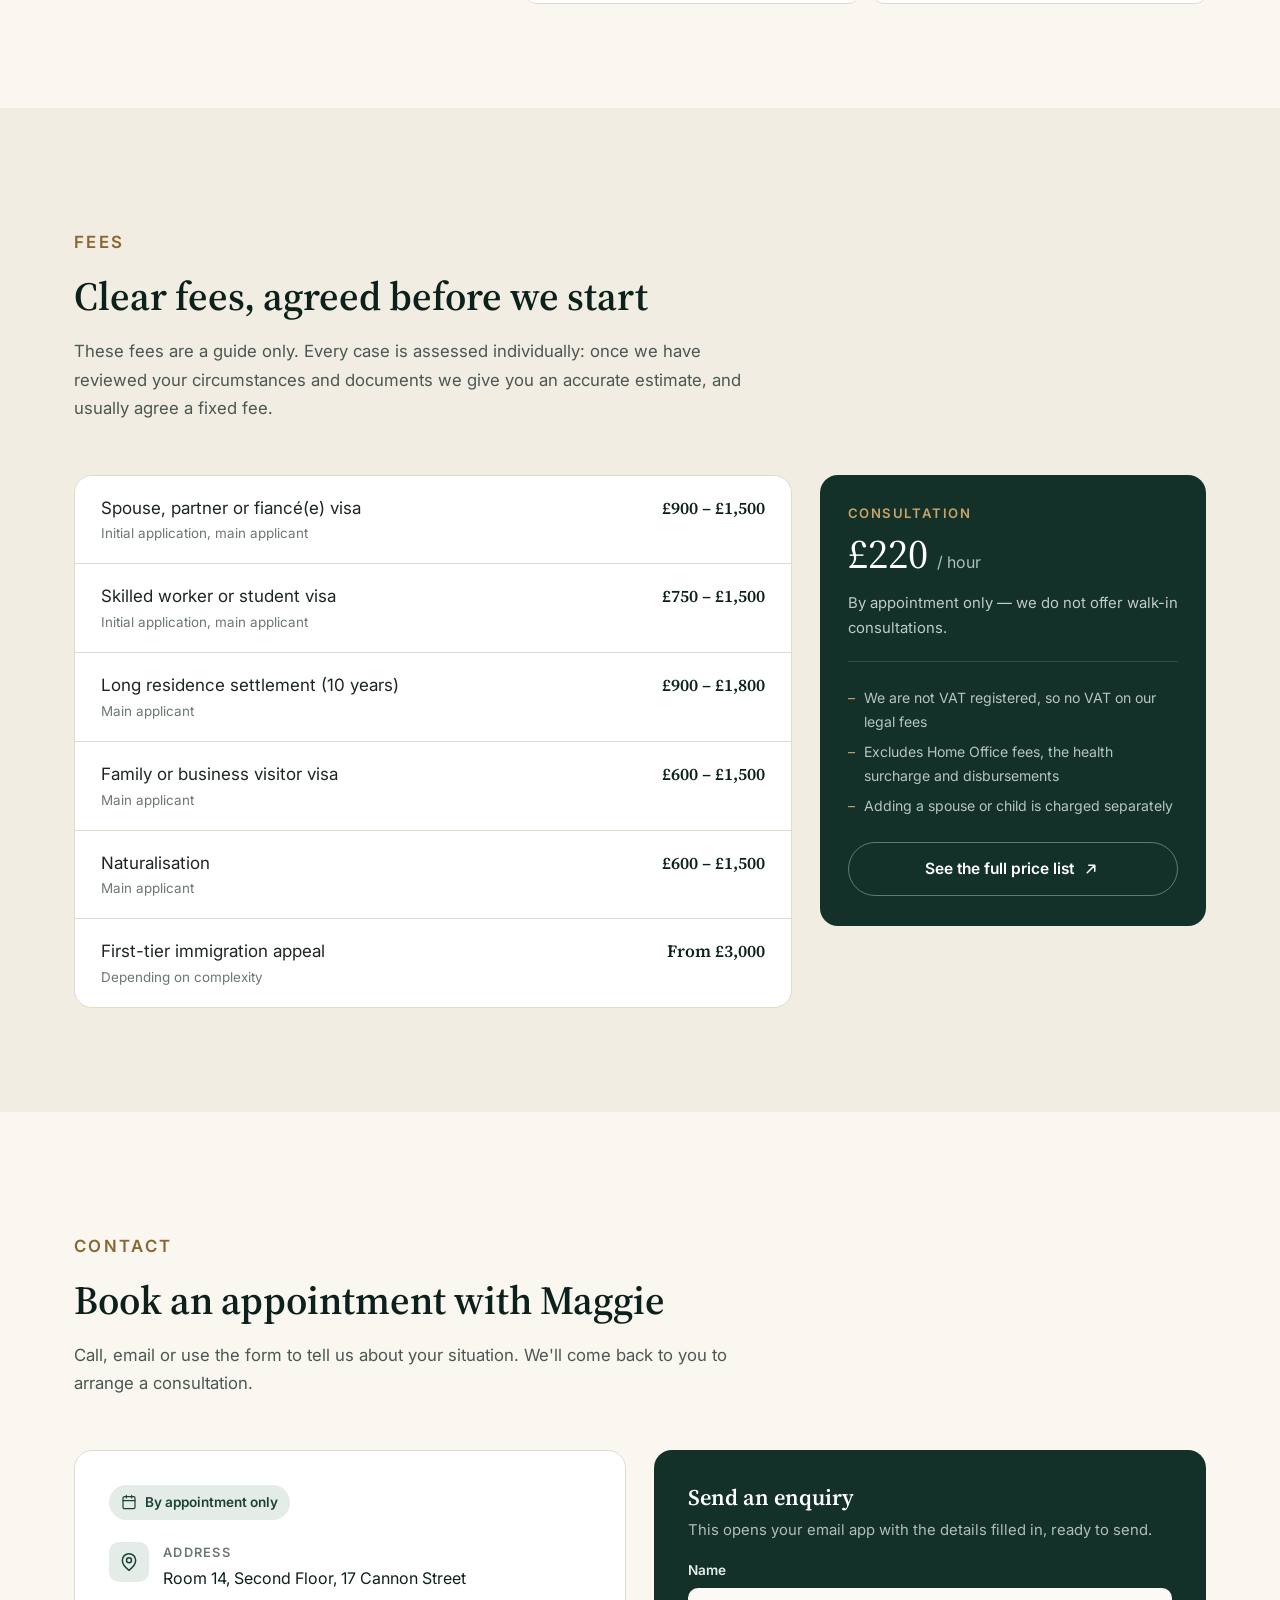
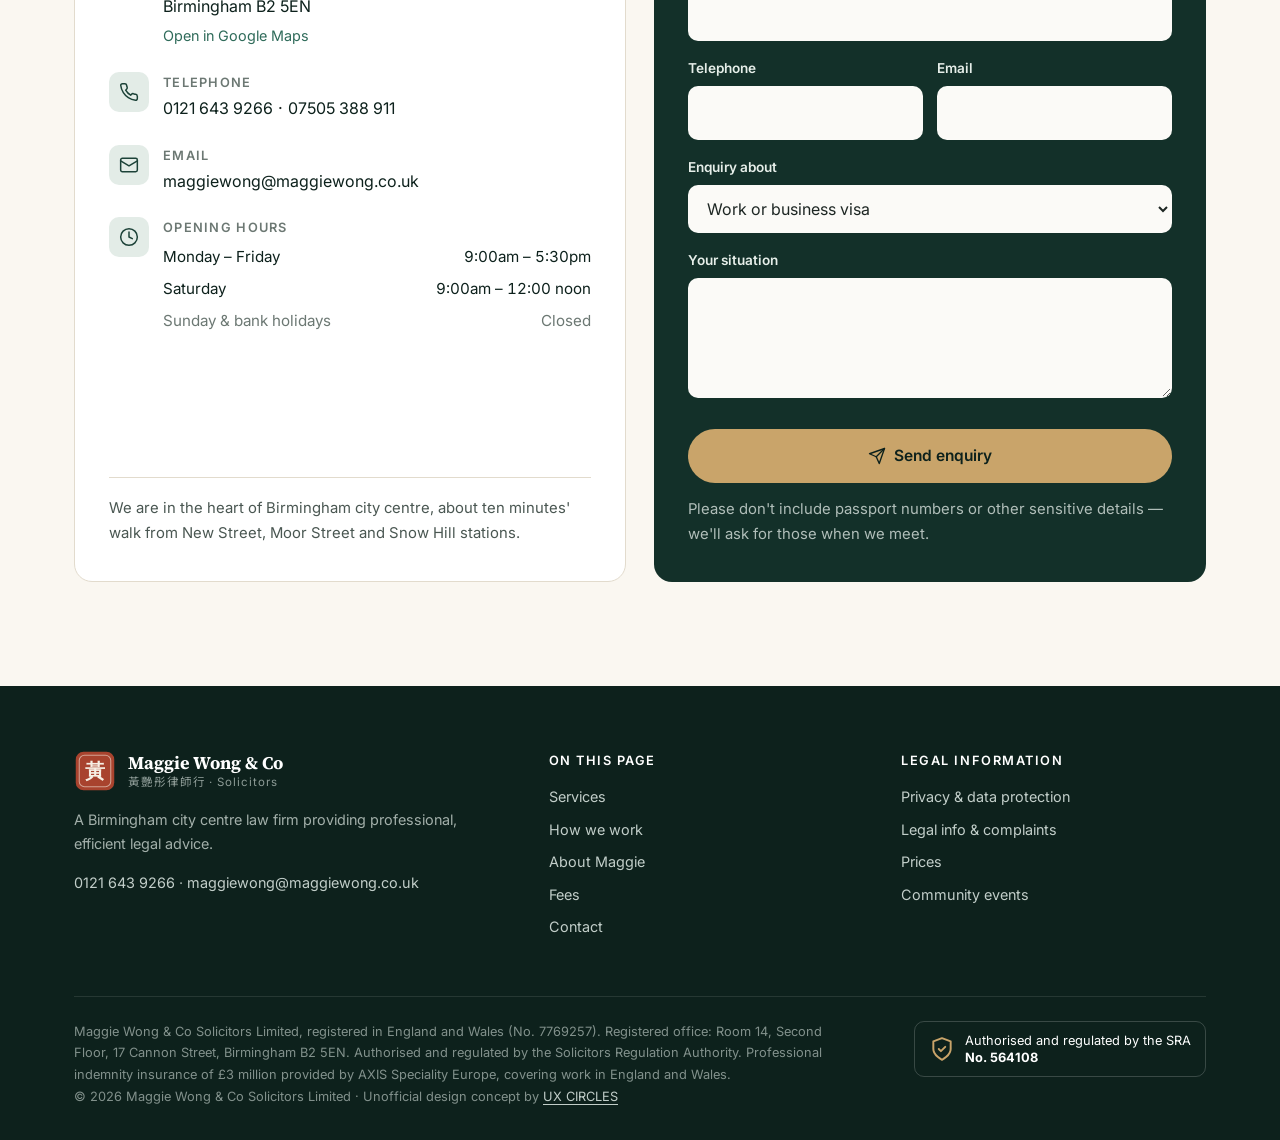
==== commit 04732271: "Trim the hero copy Shortens the hero lead to one line, drops the Chinatown note (the eyebrow and con" ====
--- a/index.html
+++ b/index.html
@@ -46,13 +46,13 @@
   <div class="container">
     <div>
       <p class="eyebrow">Birmingham city centre · Immigration &amp; human rights</p>
-      <h1>Live, work and be with family in the UK — <em>with a solicitor who handles your case personally.</em></h1>
-      <p class="hero-lead">Maggie Wong &amp; Co provides professional, efficient UK immigration advice for individuals, families and businesses, as well as property, declarations and licensing work. Your case is handled by Maggie Wong herself.</p>
+      <h1>Live, work and be with family in the UK — <em>handled by your solicitor</em></h1>
+      <p class="hero-lead">Visas, settlement, citizenship and appeals for individuals, families and businesses.</p>
       <div class="hero-cta">
         <a class="btn btn-primary" href="#contact"><svg viewBox="0 0 24 24" fill="none" stroke="currentColor" stroke-width="1.8" stroke-linecap="round" stroke-linejoin="round" aria-hidden="true"><rect x="3" y="4" width="18" height="18" rx="2"/><path d="M16 2v4M8 2v4M3 10h18"/></svg>Book a consultation</a>
         <a class="btn btn-ghost" href="tel:+441216439266"><svg viewBox="0 0 24 24" fill="none" stroke="currentColor" stroke-width="1.8" stroke-linecap="round" stroke-linejoin="round" aria-hidden="true"><path d="M22 16.9v3a2 2 0 0 1-2.2 2 19.8 19.8 0 0 1-8.6-3.1 19.5 19.5 0 0 1-6-6A19.8 19.8 0 0 1 2.1 4.2 2 2 0 0 1 4.1 2h3a2 2 0 0 1 2 1.7c.1.9.4 1.8.7 2.7a2 2 0 0 1-.5 2.1L8 9.8a16 16 0 0 0 6 6l1.3-1.3a2 2 0 0 1 2.1-.4c.9.3 1.8.6 2.7.7a2 2 0 0 1 1.7 2z"/></svg>Call 0121 643 9266</a>
       </div>
-      <ul class="hero-meta"><li><svg viewBox="0 0 24 24" fill="none" stroke="currentColor" stroke-width="1.8" stroke-linecap="round" stroke-linejoin="round" aria-hidden="true"><path d="M20 10c0 6-8 12-8 12s-8-6-8-12a8 8 0 0 1 16 0z"/><circle cx="12" cy="10" r="3"/></svg>About ten minutes' walk from Chinatown</li><li><svg viewBox="0 0 24 24" fill="none" stroke="currentColor" stroke-width="1.8" stroke-linecap="round" stroke-linejoin="round" aria-hidden="true"><rect x="3" y="4" width="18" height="18" rx="2"/><path d="M16 2v4M8 2v4M3 10h18"/></svg>By appointment only</li><li><svg viewBox="0 0 24 24" fill="none" stroke="currentColor" stroke-width="1.8" stroke-linecap="round" stroke-linejoin="round" aria-hidden="true"><path d="M12 22s8-4 8-10V5l-8-3-8 3v7c0 6 8 10 8 10z"/><path d="m9 12 2 2 4-4"/></svg>SRA regulated (564108)</li></ul>
+      <ul class="hero-meta"><li><svg viewBox="0 0 24 24" fill="none" stroke="currentColor" stroke-width="1.8" stroke-linecap="round" stroke-linejoin="round" aria-hidden="true"><rect x="3" y="4" width="18" height="18" rx="2"/><path d="M16 2v4M8 2v4M3 10h18"/></svg>By appointment only</li><li><svg viewBox="0 0 24 24" fill="none" stroke="currentColor" stroke-width="1.8" stroke-linecap="round" stroke-linejoin="round" aria-hidden="true"><path d="M12 22s8-4 8-10V5l-8-3-8 3v7c0 6 8 10 8 10z"/><path d="m9 12 2 2 4-4"/></svg>SRA regulated (564108)</li></ul>
     </div>
     <figure class="portrait" style="margin:0">
       <div class="portrait-frame"><img src="assets/img/maggie-wong.jpg" alt="Maggie Wong at her desk" width="403" height="480"></div>
@@ -106,7 +106,7 @@
       <figcaption>Solicitor, England &amp; Wales · Law graduate, University of Warwick</figcaption>
     </figure>
     <div class="about-body reveal">
-      <p class="eyebrow" style="color:var(--seal)">About Maggie</p>
+      <p class="eyebrow" style="color:var(--accent)">About Maggie</p>
       <h2>Maggie Wong</h2>
       <p class="role">Principal solicitor · Solicitor of England &amp; Wales</p>
       <p>Maggie Wong graduated in law from the University of Warwick and joined one of London's leading immigration law firms, specialising in immigration and human rights law. She knows UK immigration law, appeal procedure and human rights law in depth, and fights hard for her clients' right to stay and to appeal.</p><p>She has represented clients from many backgrounds and cultures — investors, entrepreneurs, students, families and workers — and has worked with leading counsel in the immigration and human rights field. Alongside immigration, she also handles commercial and residential conveyancing.</p>
--- a/assets/css/style.css
+++ b/assets/css/style.css
@@ -10,6 +10,15 @@
   --pine-100: #e3ece7;
   --seal: #a8432e;
   --seal-dark: #8a3524;
+  /* Roles: --btn-* for primary buttons, --accent for eyebrows, numbers, bullets, icons */
+  --btn-bg: var(--gold);
+  --btn-bg-hover: #d8b77f;
+  --btn-fg: var(--pine-950);
+  --accent: #8a6630;
+  --accent-icon: var(--pine-600);
+  --bullet: var(--gold);
+  --appt-bg: var(--pine-100);
+  --appt-fg: var(--pine-800);
   --gold: #c9a46a;
   --paper: #faf7f1;
   --paper-2: #f2ede3;
@@ -37,7 +46,7 @@
 
 .skip { position: absolute; left: -9999px; top: 0; background: var(--pine-900); color: #fff; padding: 10px 16px; z-index: 100; }
 .skip:focus { left: 12px; top: 12px; }
-:focus-visible { outline: 2px solid var(--seal); outline-offset: 3px; border-radius: 4px; }
+:focus-visible { outline: 2px solid var(--accent); outline-offset: 3px; border-radius: 4px; }
 
 /* ---------- Concept / credit stripe (UX CIRCLES) ---------- */
 .concept-bar { background: var(--pine-950); color: rgba(226, 236, 231, .78); font-size: 12.5px; border-bottom: 1px solid rgba(255,255,255,.06); }
@@ -71,8 +80,8 @@
 
 .btn { display: inline-flex; align-items: center; justify-content: center; gap: 8px; font: inherit; font-size: .97rem; font-weight: 600; text-decoration: none; padding: 13px 22px; border-radius: 999px; border: 1px solid transparent; cursor: pointer; transition: background .2s, color .2s, border-color .2s, transform .2s; white-space: nowrap; }
 .btn svg { width: 18px; height: 18px; flex: none; }
-.btn-primary { background: var(--seal); color: #fff; }
-.btn-primary:hover { background: var(--seal-dark); }
+.btn-primary { background: var(--btn-bg); color: var(--btn-fg); }
+.btn-primary:hover { background: var(--btn-bg-hover); }
 .btn-ghost { border-color: rgba(255,255,255,.35); color: #fff; }
 .btn-ghost:hover { border-color: #fff; background: rgba(255,255,255,.06); }
 .btn-outline { border-color: var(--pine-800); color: var(--pine-900); }
@@ -98,10 +107,8 @@
 .hero::before { content: ""; position: absolute; inset: 0; background:
   radial-gradient(900px 500px at 85% 10%, rgba(201, 164, 106, .16), transparent 60%),
   radial-gradient(700px 500px at 0% 100%, rgba(47, 107, 90, .45), transparent 60%); pointer-events: none; }
-.hero::after { content: ""; position: absolute; inset: 0; background-image: linear-gradient(rgba(255,255,255,.035) 1px, transparent 1px), linear-gradient(90deg, rgba(255,255,255,.035) 1px, transparent 1px); background-size: 56px 56px; mask-image: linear-gradient(180deg, #000, transparent 85%); -webkit-mask-image: linear-gradient(180deg, #000, transparent 85%); pointer-events: none; }
 .hero .container { position: relative; z-index: 1; display: grid; grid-template-columns: 1.15fr .85fr; gap: 56px; align-items: center; padding-top: 88px; padding-bottom: 96px; }
 .eyebrow { display: inline-flex; align-items: center; gap: 10px; font-size: .82rem; font-weight: 600; letter-spacing: .14em; text-transform: uppercase; color: var(--gold); margin-bottom: 22px; }
-.eyebrow::before { content: ""; width: 28px; height: 1px; background: currentColor; }
 .hero h1 { color: #fff; font-size: clamp(2.1rem, 4.2vw, 3.2rem); font-weight: 600; letter-spacing: .01em; }
 html[lang^="zh"] .hero h1 { font-size: clamp(2rem, 3.9vw, 3.1rem); letter-spacing: .06em; line-height: 1.35; }
 .nw { display: inline-block; }
@@ -115,7 +122,6 @@
 .portrait { position: relative; justify-self: end; width: 100%; max-width: 400px; }
 .portrait-frame { position: relative; border-radius: var(--radius-lg); overflow: hidden; aspect-ratio: 403 / 480; box-shadow: 0 30px 60px -20px rgba(0,0,0,.5); }
 .portrait-frame img { width: 100%; height: 100%; object-fit: cover; filter: saturate(.9) contrast(1.04); }
-.portrait::before { content: ""; position: absolute; inset: -14px 14px 14px -14px; border: 1px solid rgba(201, 164, 106, .5); border-radius: calc(var(--radius-lg) + 4px); }
 .portrait-card { position: absolute; left: -32px; bottom: 28px; background: var(--paper); color: var(--ink); border-radius: var(--radius); padding: 14px 18px; box-shadow: var(--shadow); max-width: 260px; }
 .portrait-card strong { display: block; font-family: var(--serif); font-size: 1.08rem; color: var(--pine-950); }
 .portrait-card span { font-size: .84rem; color: var(--ink-muted); line-height: 1.5; display: block; }
@@ -149,7 +155,7 @@
 .section { padding: 104px 0; }
 .section-alt { background: var(--paper-2); }
 .section-head { max-width: 680px; margin-bottom: 52px; }
-.section-head .eyebrow { color: var(--seal); margin-bottom: 14px; }
+.section-head .eyebrow { color: var(--accent); margin-bottom: 14px; }
 .section-head h2 { font-size: clamp(1.8rem, 3.2vw, 2.5rem); }
 html[lang^="zh"] .section-head h2 { letter-spacing: .05em; }
 .section-head p { color: var(--ink-soft); margin: 16px 0 0; font-size: 1.05rem; }
@@ -165,7 +171,7 @@
 .service p { color: var(--ink-soft); font-size: .95rem; margin: 0 0 14px; }
 .service ul { margin: 0; padding: 0; list-style: none; font-size: .9rem; color: var(--ink); }
 .service li { position: relative; padding-left: 16px; margin-top: 4px; }
-.service li::before { content: ""; position: absolute; left: 0; top: .72em; width: 6px; height: 6px; border-radius: 50%; background: var(--seal); opacity: .7; }
+.service li::before { content: ""; position: absolute; left: 0; top: .72em; width: 6px; height: 6px; border-radius: 50%; background: var(--bullet); opacity: .7; }
 .service-wide { grid-column: span 3; display: grid; grid-template-columns: auto 1fr 1fr; gap: 12px 40px; align-items: start; background: var(--pine-900); border-color: var(--pine-900); color: #e6eee9; }
 .service-wide:hover { border-color: var(--pine-900); }
 .service-wide h3 { color: #fff; }
@@ -190,12 +196,12 @@
 .promises { list-style: none; margin: 0; padding: 0; }
 .promises li { display: grid; grid-template-columns: 30px 1fr; gap: 14px; padding: 16px 0; border-top: 1px solid var(--line); }
 .promises li:last-child { border-bottom: 1px solid var(--line); }
-.promises svg { width: 22px; height: 22px; color: var(--seal); margin-top: 3px; }
+.promises svg { width: 22px; height: 22px; color: var(--accent-icon); margin-top: 3px; }
 .promises strong { display: block; color: var(--pine-950); font-weight: 600; }
 .promises span { color: var(--ink-soft); font-size: .95rem; }
 .steps { counter-reset: step; list-style: none; margin: 0; padding: 0; display: grid; gap: 14px; }
 .steps li { counter-increment: step; position: relative; background: var(--card); border: 1px solid var(--line); border-radius: var(--radius-lg); padding: 22px 24px 22px 84px; }
-.steps li::before { content: counter(step, decimal-leading-zero); position: absolute; left: 24px; top: 20px; font-family: var(--serif); font-size: 1.7rem; font-weight: 600; color: var(--seal); line-height: 1; }
+.steps li::before { content: counter(step, decimal-leading-zero); position: absolute; left: 24px; top: 20px; font-family: var(--serif); font-size: 1.7rem; font-weight: 600; color: var(--accent); line-height: 1; }
 .steps h3 { font-size: 1.1rem; margin-bottom: 4px; }
 .steps p { margin: 0; color: var(--ink-soft); font-size: .95rem; }
 .steps-title { font-family: var(--serif); font-size: 1.2rem; color: var(--pine-950); margin: 0 0 16px; }
@@ -208,7 +214,7 @@
 .about-photo img { border-radius: var(--radius-lg); width: 100%; aspect-ratio: 4 / 5; object-fit: cover; object-position: 50% 20%; box-shadow: var(--shadow); }
 .about-photo figcaption { margin-top: 14px; font-size: .88rem; color: var(--ink-muted); }
 .about-body h2 { font-size: clamp(1.8rem, 3.2vw, 2.5rem); margin-bottom: 8px; }
-.about-body .role { color: var(--seal); font-weight: 600; margin-bottom: 28px; }
+.about-body .role { color: var(--accent); font-weight: 600; margin-bottom: 28px; }
 .about-body p { color: var(--ink-soft); }
 .quote { margin: 32px 0; padding: 4px 0 4px 24px; border-left: 3px solid var(--gold); font-family: var(--serif); font-size: 1.25rem; line-height: 1.55; color: var(--pine-900); }
 .facts { display: grid; grid-template-columns: 1fr 1fr; gap: 14px; margin-top: 32px; }
@@ -254,9 +260,9 @@
 .contact-line a:hover { text-decoration: underline; }
 .hours { width: 100%; border-collapse: collapse; font-size: .95rem; margin-top: 2px; }
 .hours td { padding: 3px 0; color: var(--pine-950); }
-.hours td:last-child { text-align: right; font-variant-numeric: tabular-nums; }
+.hours td:last-child { text-align: right; font-variant-numeric: tabular-nums; white-space: nowrap; padding-left: 12px; }
 .hours tr.closed td { color: var(--ink-muted); }
-.appt { display: inline-flex; align-items: center; gap: 8px; align-self: flex-start; background: #f7e9e4; color: var(--seal-dark); font-size: .85rem; font-weight: 600; padding: 6px 12px; border-radius: 999px; }
+.appt { display: inline-flex; align-items: center; gap: 8px; align-self: flex-start; background: var(--appt-bg); color: var(--appt-fg); font-size: .85rem; font-weight: 600; padding: 6px 12px; border-radius: 999px; }
 .appt svg { width: 16px; height: 16px; }
 .directions { margin-top: auto !important; color: var(--ink-soft); font-size: .93rem; margin: 0; padding-top: 18px; border-top: 1px solid var(--line); }
 
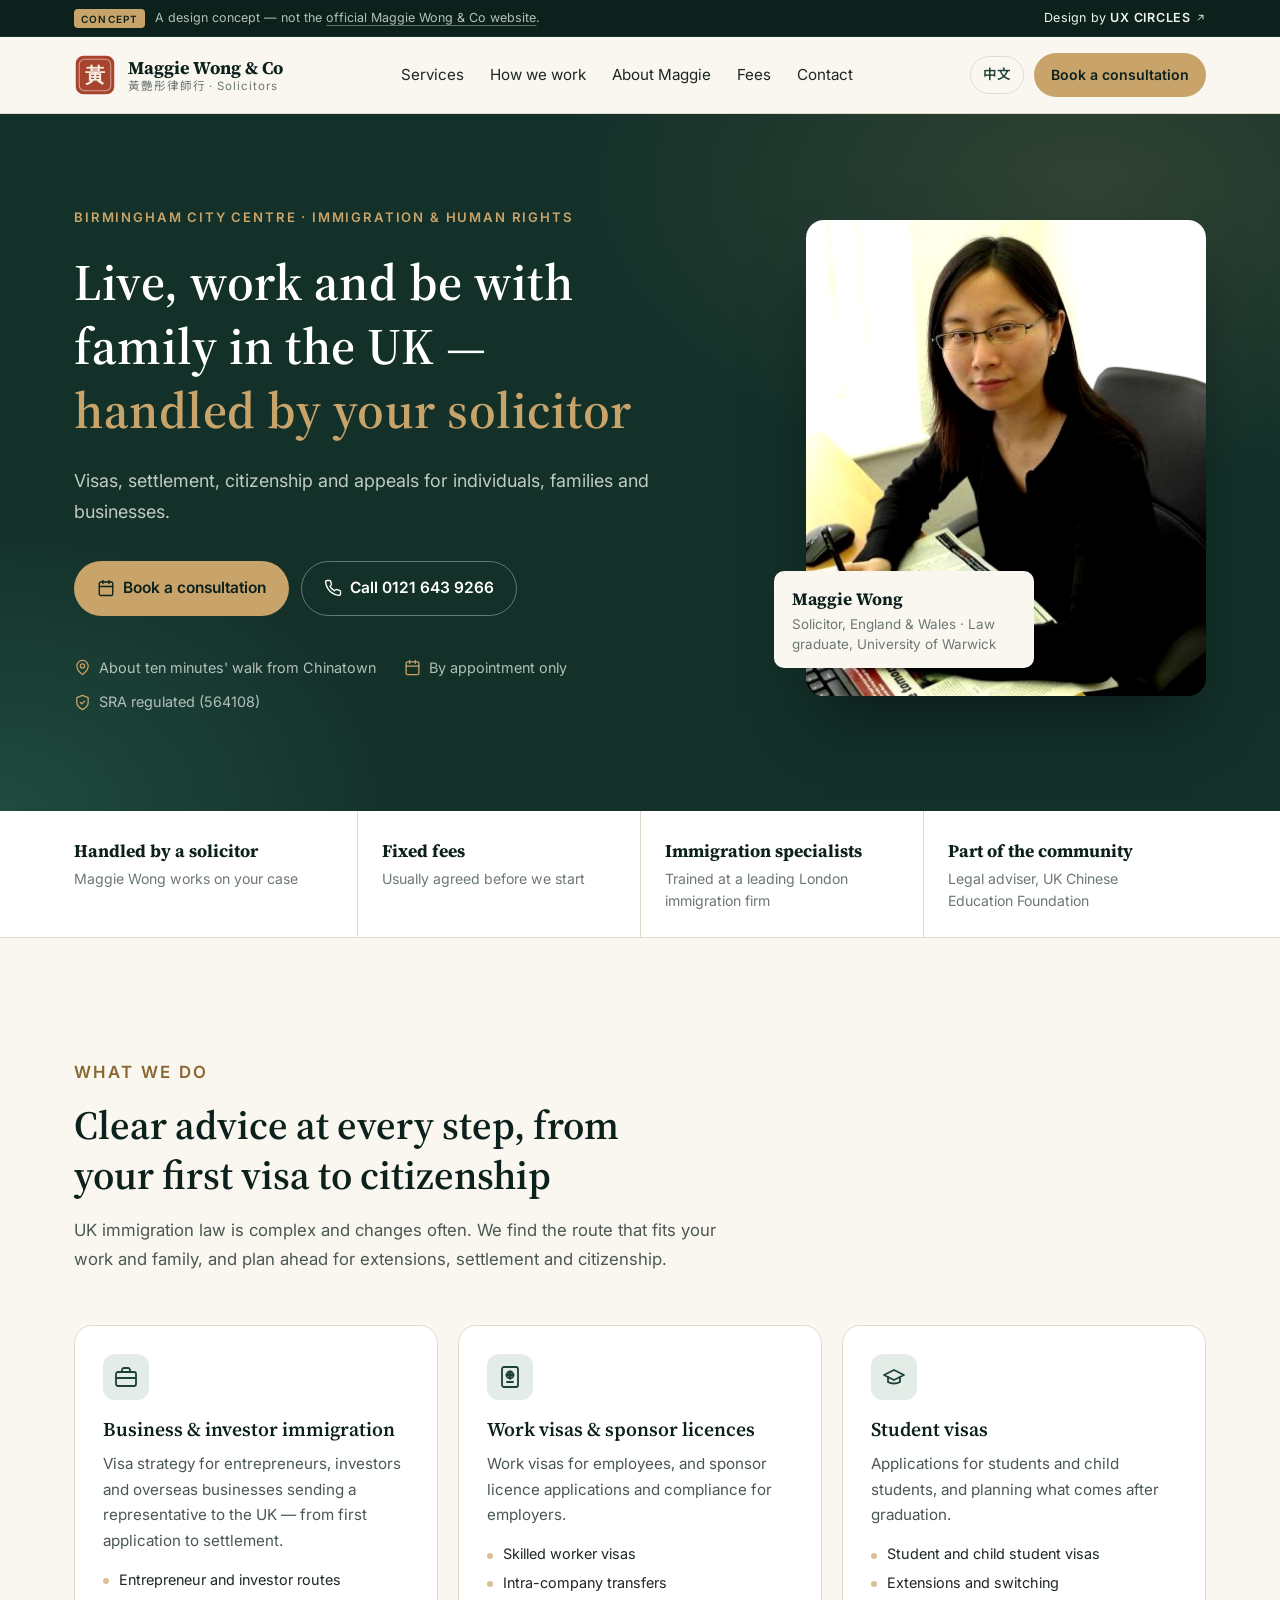
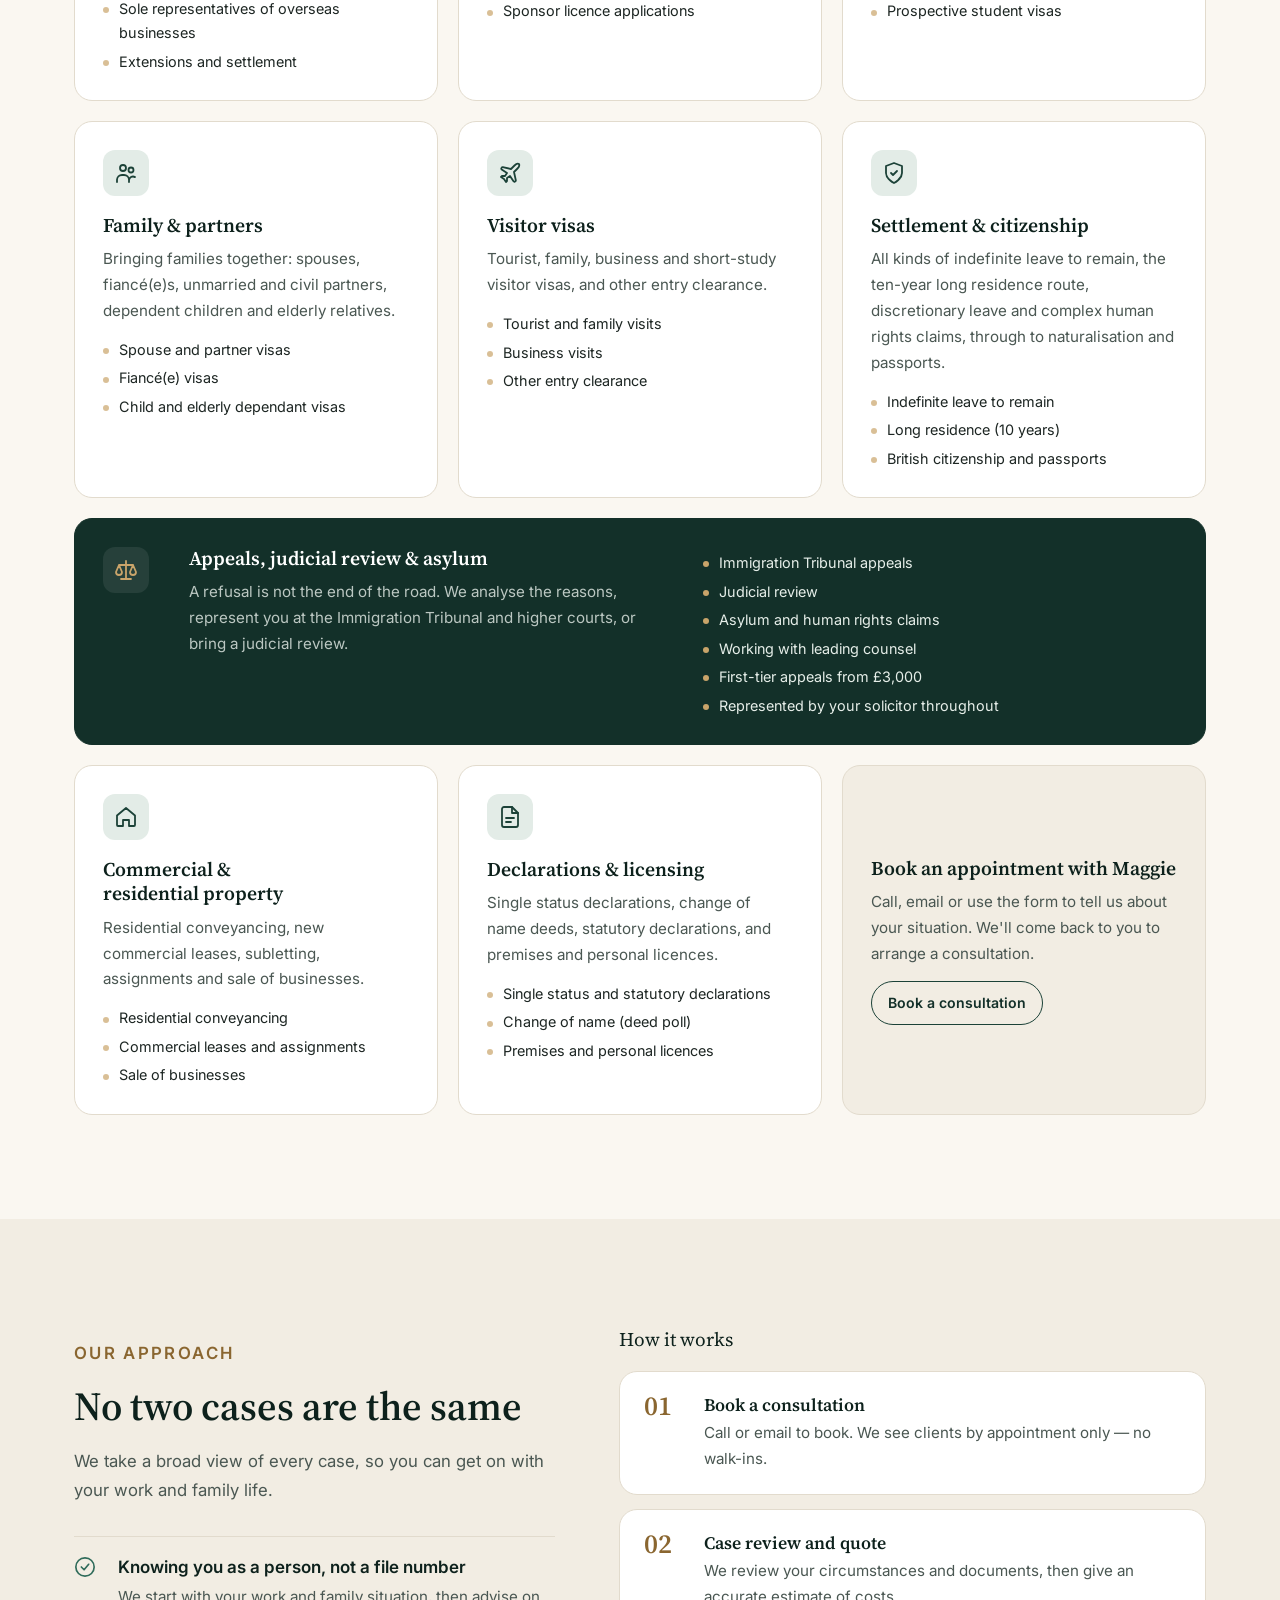
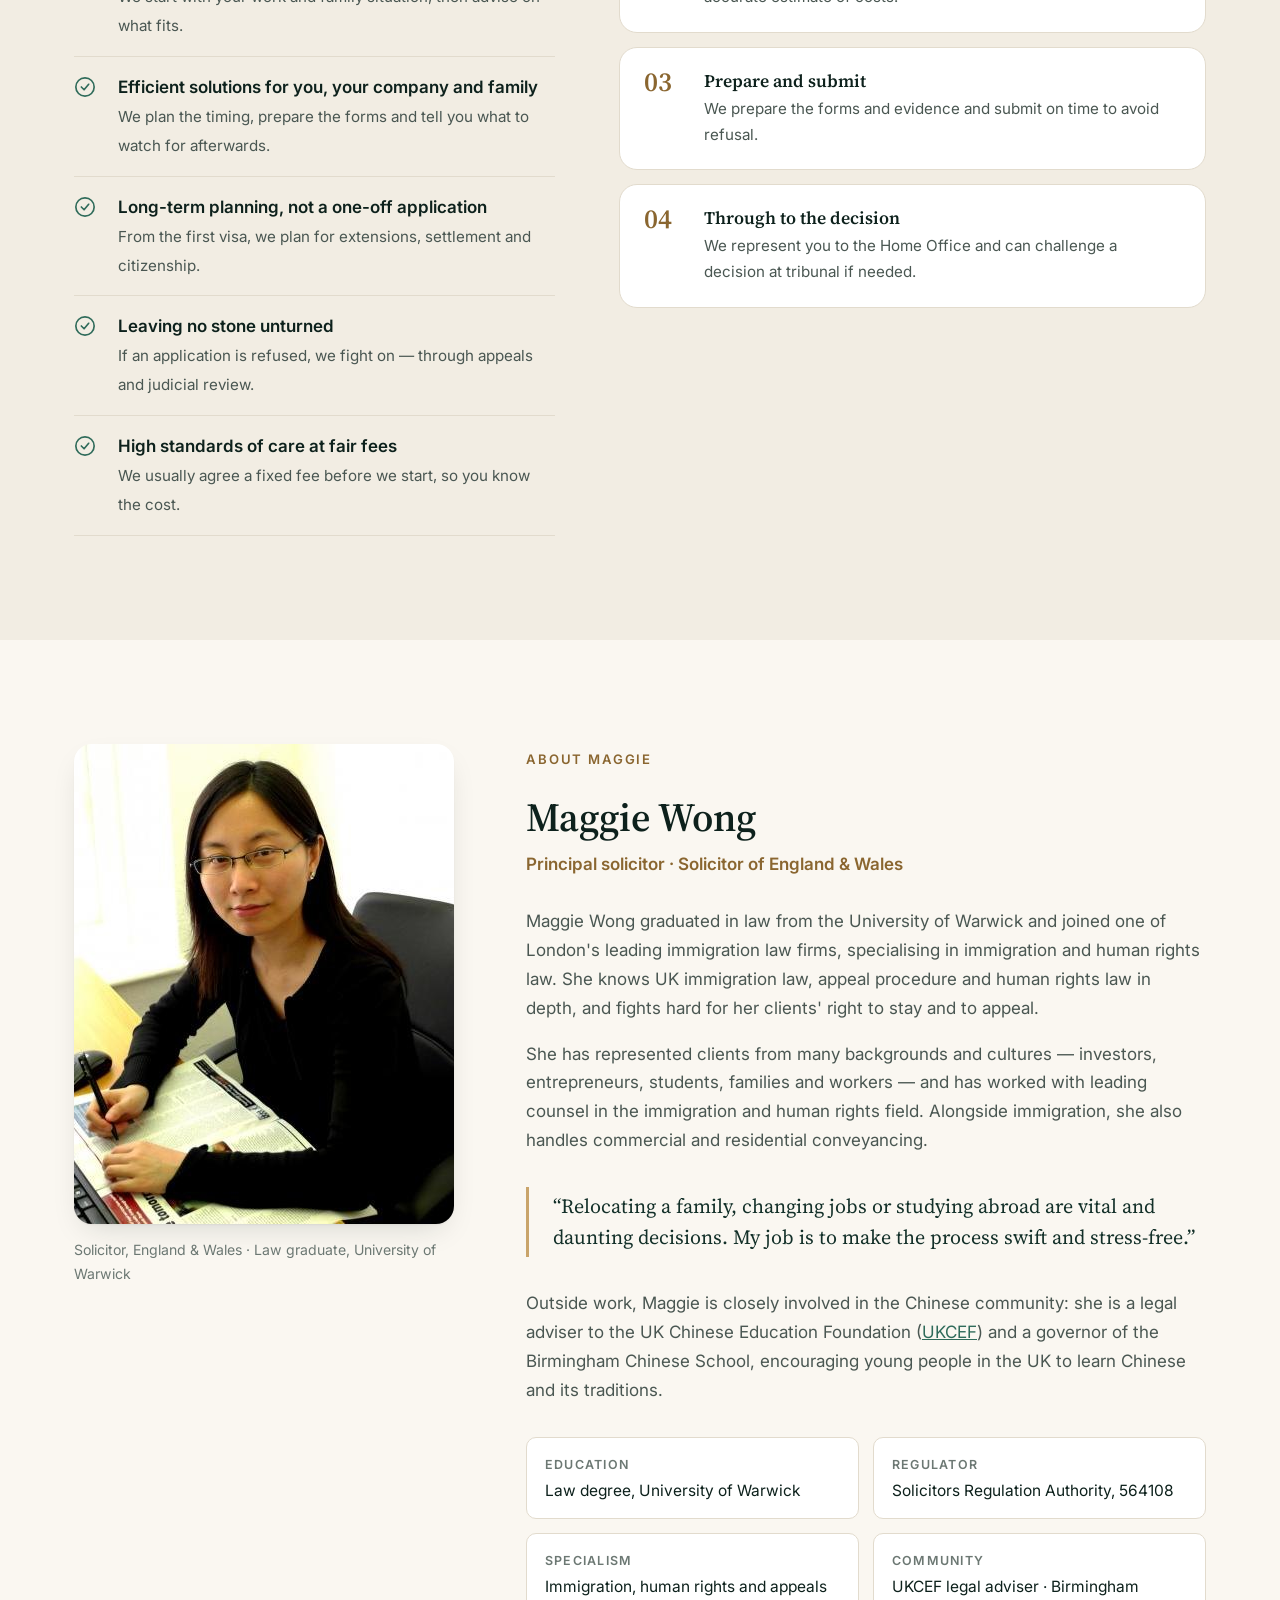
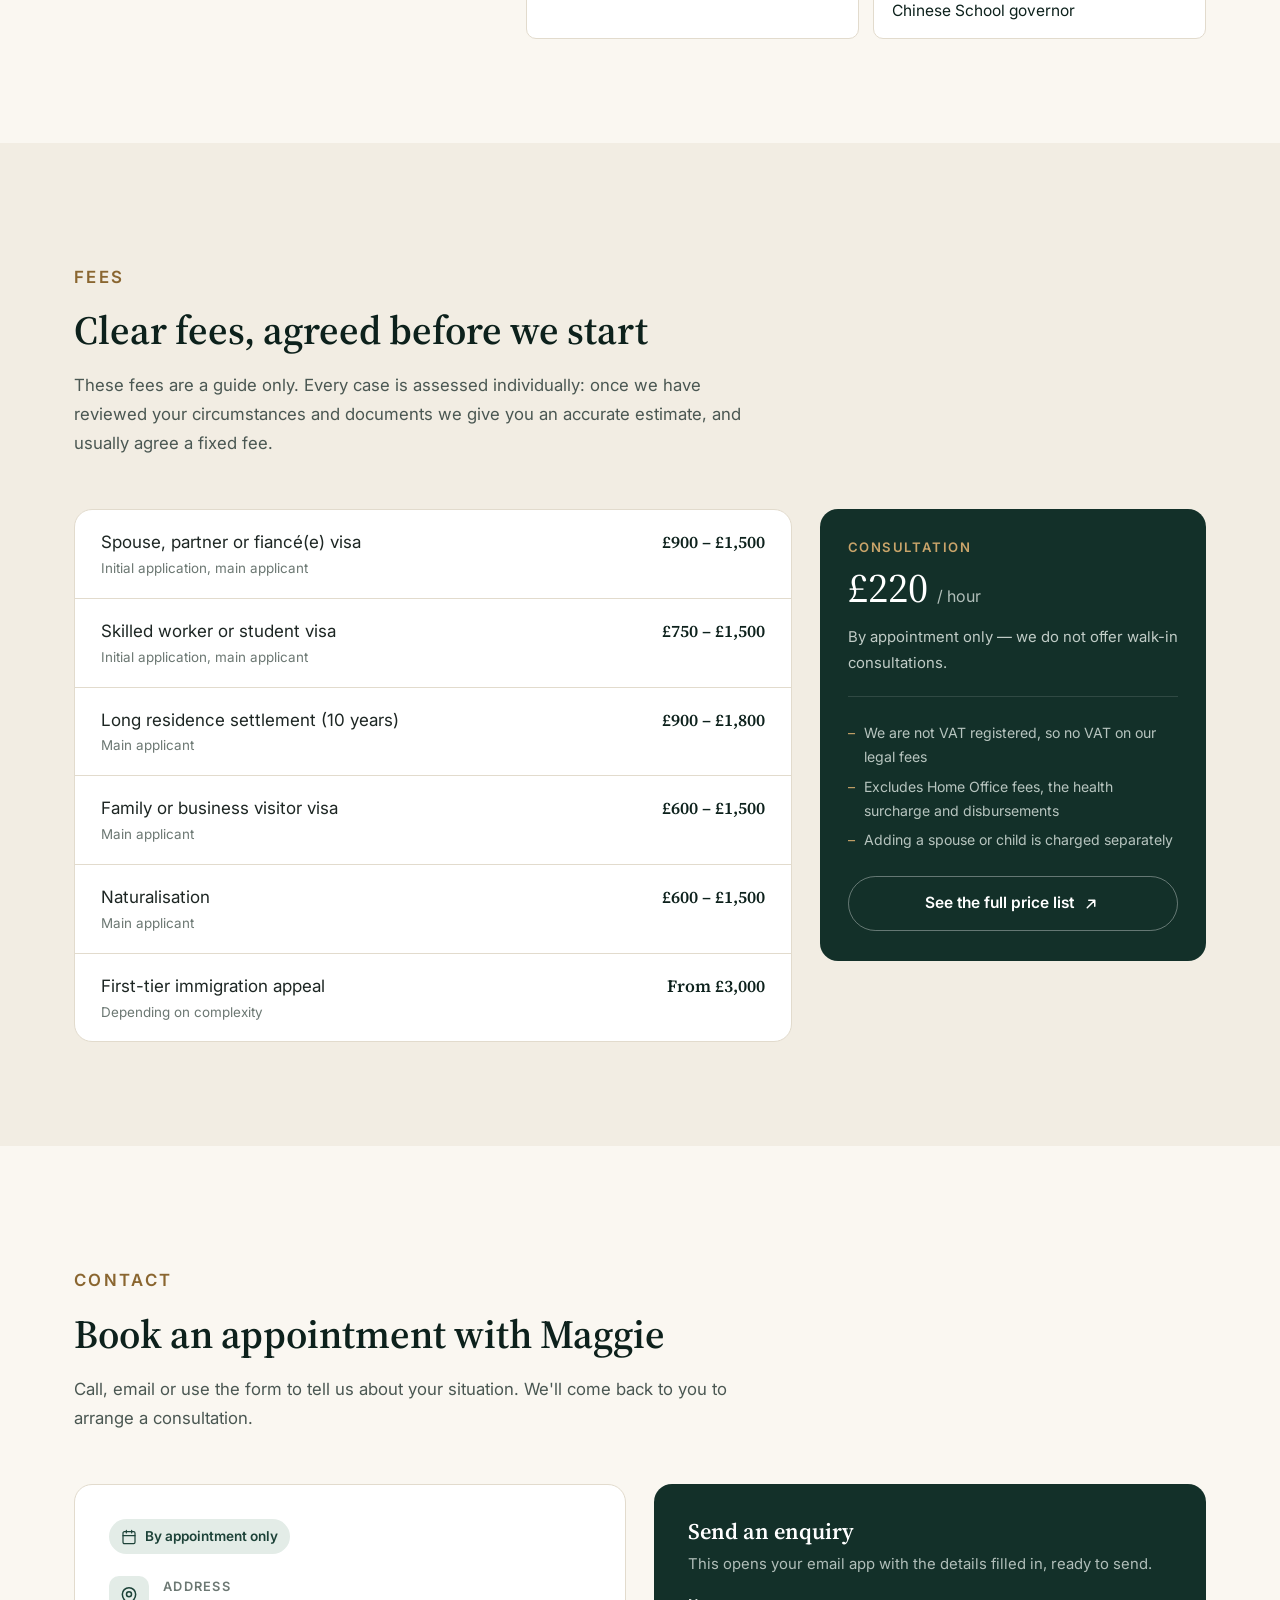
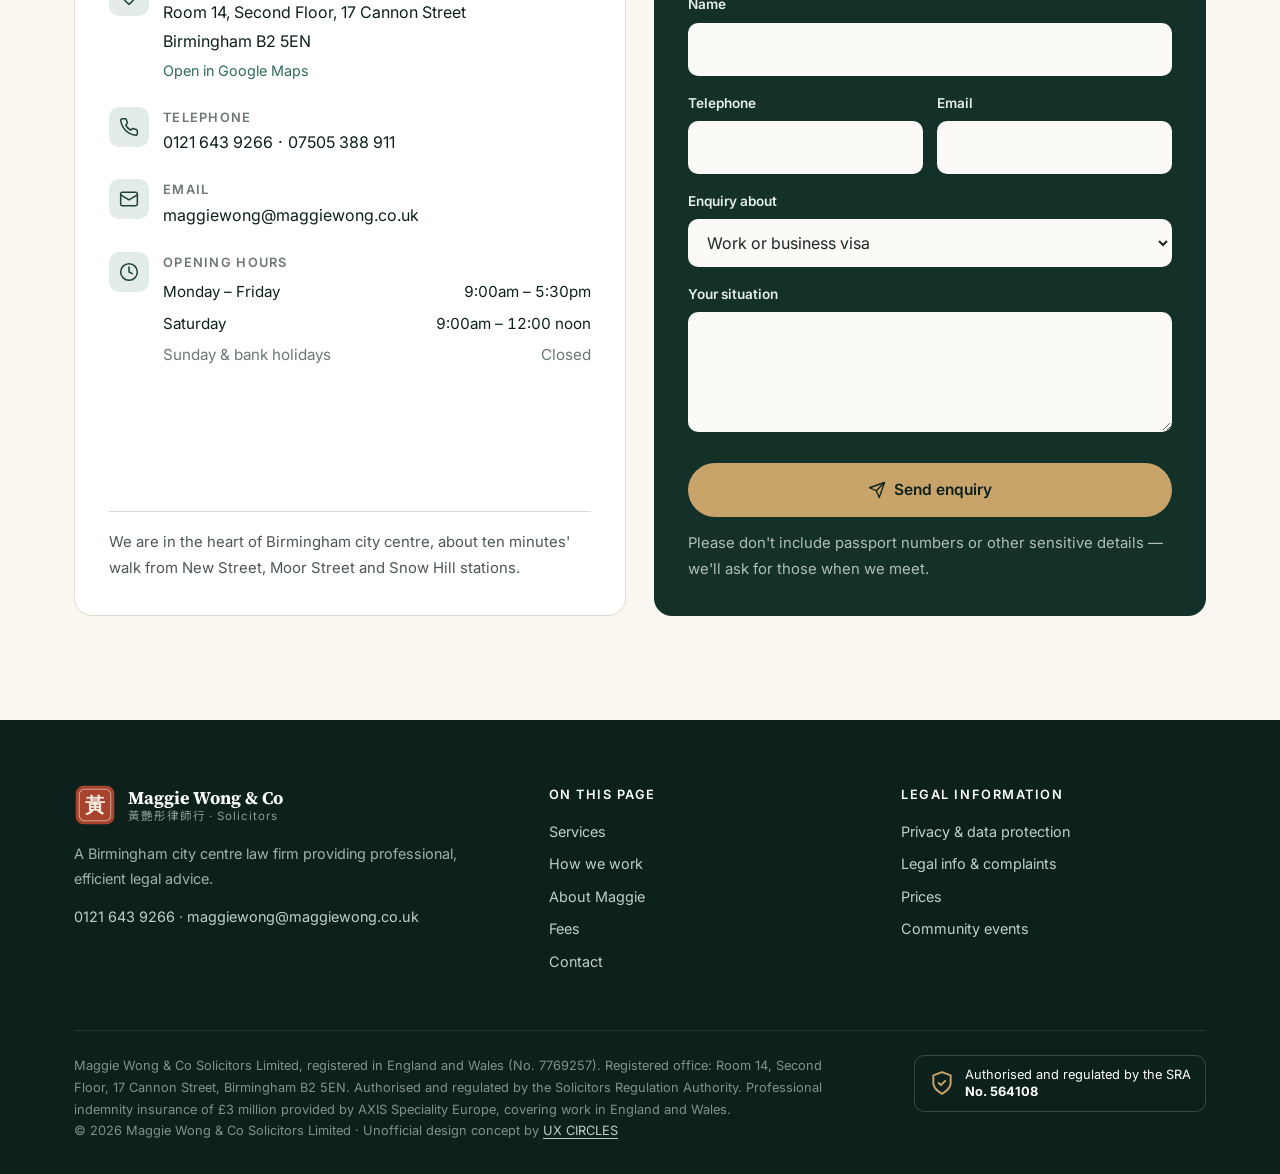
==== commit 63470cc4: "Restore the Chinatown note in the hero Co-Authored-By: Claude Opus 5.5 <noreply@anthropic.com> Claud" ====
--- a/index.html
+++ b/index.html
@@ -52,7 +52,7 @@
         <a class="btn btn-primary" href="#contact"><svg viewBox="0 0 24 24" fill="none" stroke="currentColor" stroke-width="1.8" stroke-linecap="round" stroke-linejoin="round" aria-hidden="true"><rect x="3" y="4" width="18" height="18" rx="2"/><path d="M16 2v4M8 2v4M3 10h18"/></svg>Book a consultation</a>
         <a class="btn btn-ghost" href="tel:+441216439266"><svg viewBox="0 0 24 24" fill="none" stroke="currentColor" stroke-width="1.8" stroke-linecap="round" stroke-linejoin="round" aria-hidden="true"><path d="M22 16.9v3a2 2 0 0 1-2.2 2 19.8 19.8 0 0 1-8.6-3.1 19.5 19.5 0 0 1-6-6A19.8 19.8 0 0 1 2.1 4.2 2 2 0 0 1 4.1 2h3a2 2 0 0 1 2 1.7c.1.9.4 1.8.7 2.7a2 2 0 0 1-.5 2.1L8 9.8a16 16 0 0 0 6 6l1.3-1.3a2 2 0 0 1 2.1-.4c.9.3 1.8.6 2.7.7a2 2 0 0 1 1.7 2z"/></svg>Call 0121 643 9266</a>
       </div>
-      <ul class="hero-meta"><li><svg viewBox="0 0 24 24" fill="none" stroke="currentColor" stroke-width="1.8" stroke-linecap="round" stroke-linejoin="round" aria-hidden="true"><rect x="3" y="4" width="18" height="18" rx="2"/><path d="M16 2v4M8 2v4M3 10h18"/></svg>By appointment only</li><li><svg viewBox="0 0 24 24" fill="none" stroke="currentColor" stroke-width="1.8" stroke-linecap="round" stroke-linejoin="round" aria-hidden="true"><path d="M12 22s8-4 8-10V5l-8-3-8 3v7c0 6 8 10 8 10z"/><path d="m9 12 2 2 4-4"/></svg>SRA regulated (564108)</li></ul>
+      <ul class="hero-meta"><li><svg viewBox="0 0 24 24" fill="none" stroke="currentColor" stroke-width="1.8" stroke-linecap="round" stroke-linejoin="round" aria-hidden="true"><path d="M20 10c0 6-8 12-8 12s-8-6-8-12a8 8 0 0 1 16 0z"/><circle cx="12" cy="10" r="3"/></svg>About ten minutes' walk from Chinatown</li><li><svg viewBox="0 0 24 24" fill="none" stroke="currentColor" stroke-width="1.8" stroke-linecap="round" stroke-linejoin="round" aria-hidden="true"><rect x="3" y="4" width="18" height="18" rx="2"/><path d="M16 2v4M8 2v4M3 10h18"/></svg>By appointment only</li><li><svg viewBox="0 0 24 24" fill="none" stroke="currentColor" stroke-width="1.8" stroke-linecap="round" stroke-linejoin="round" aria-hidden="true"><path d="M12 22s8-4 8-10V5l-8-3-8 3v7c0 6 8 10 8 10z"/><path d="m9 12 2 2 4-4"/></svg>SRA regulated (564108)</li></ul>
     </div>
     <figure class="portrait" style="margin:0">
       <div class="portrait-frame"><img src="assets/img/maggie-wong.jpg" alt="Maggie Wong at her desk" width="403" height="480"></div>
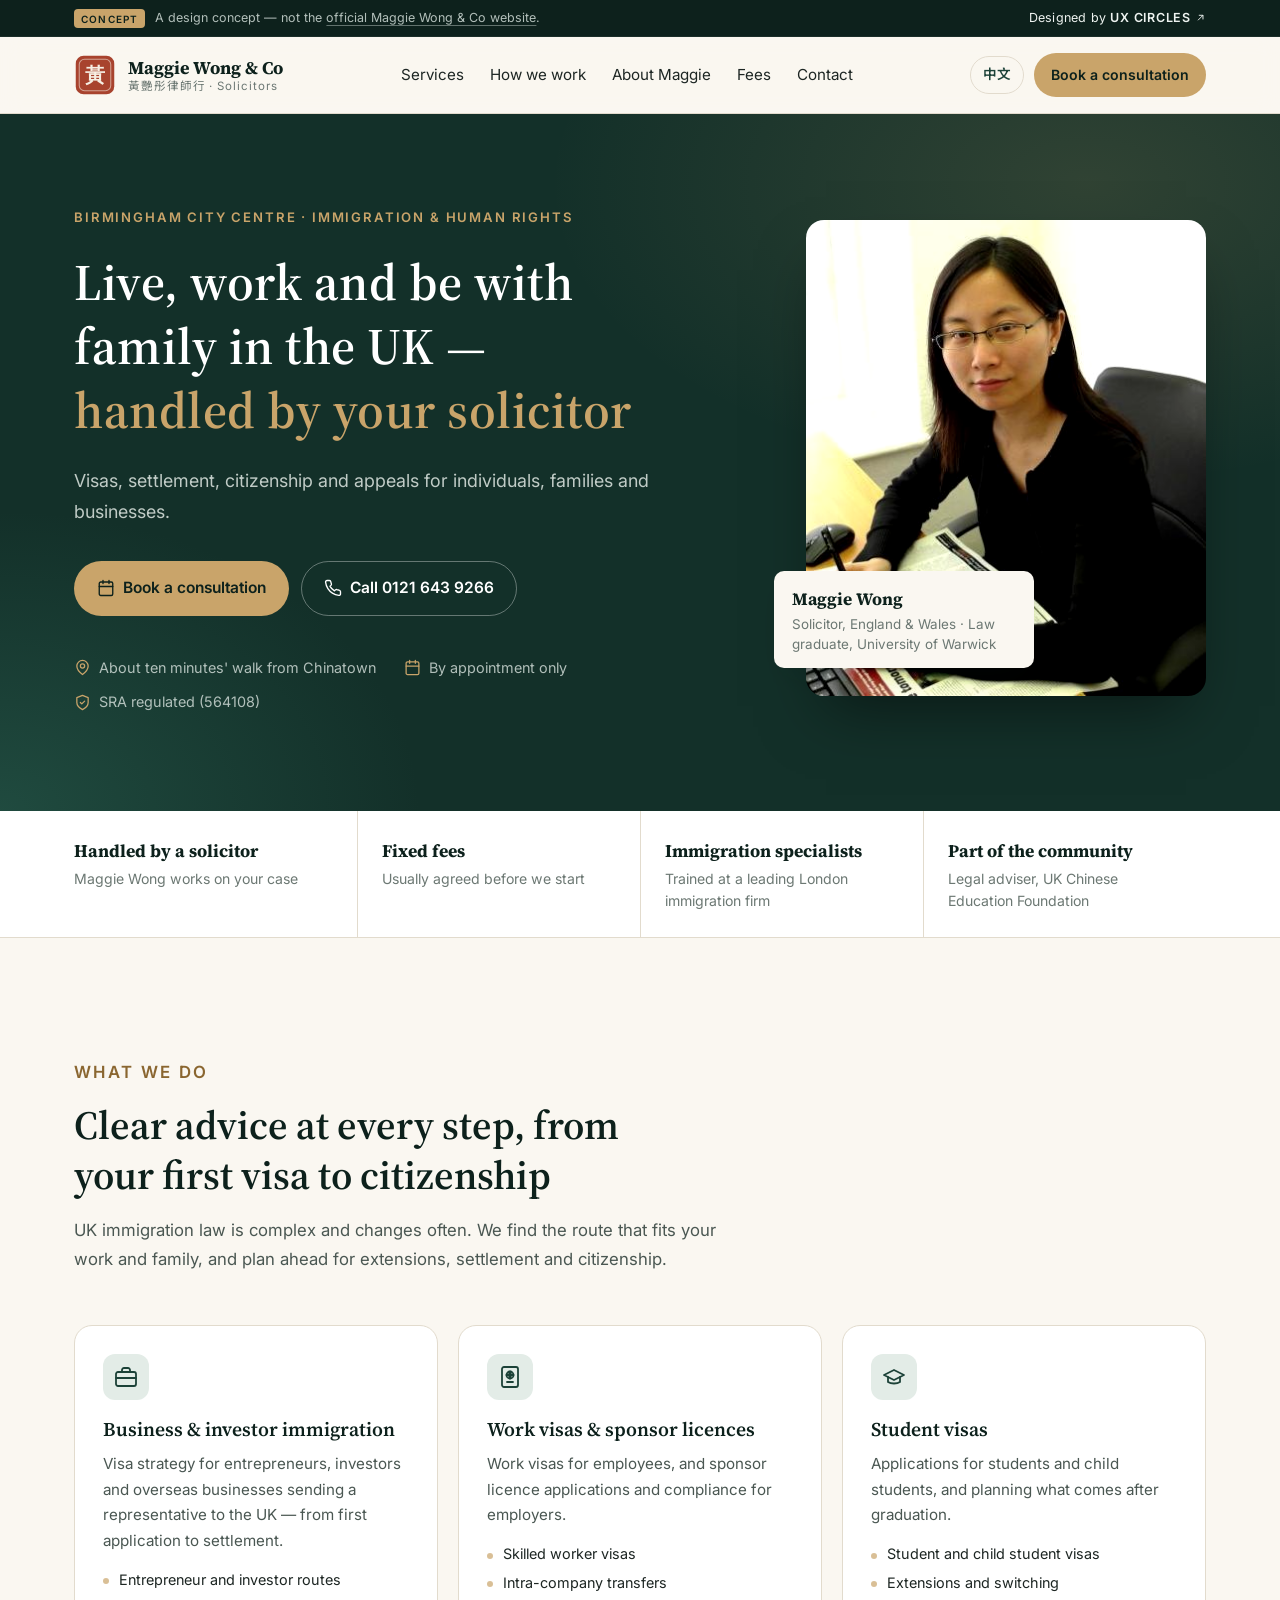
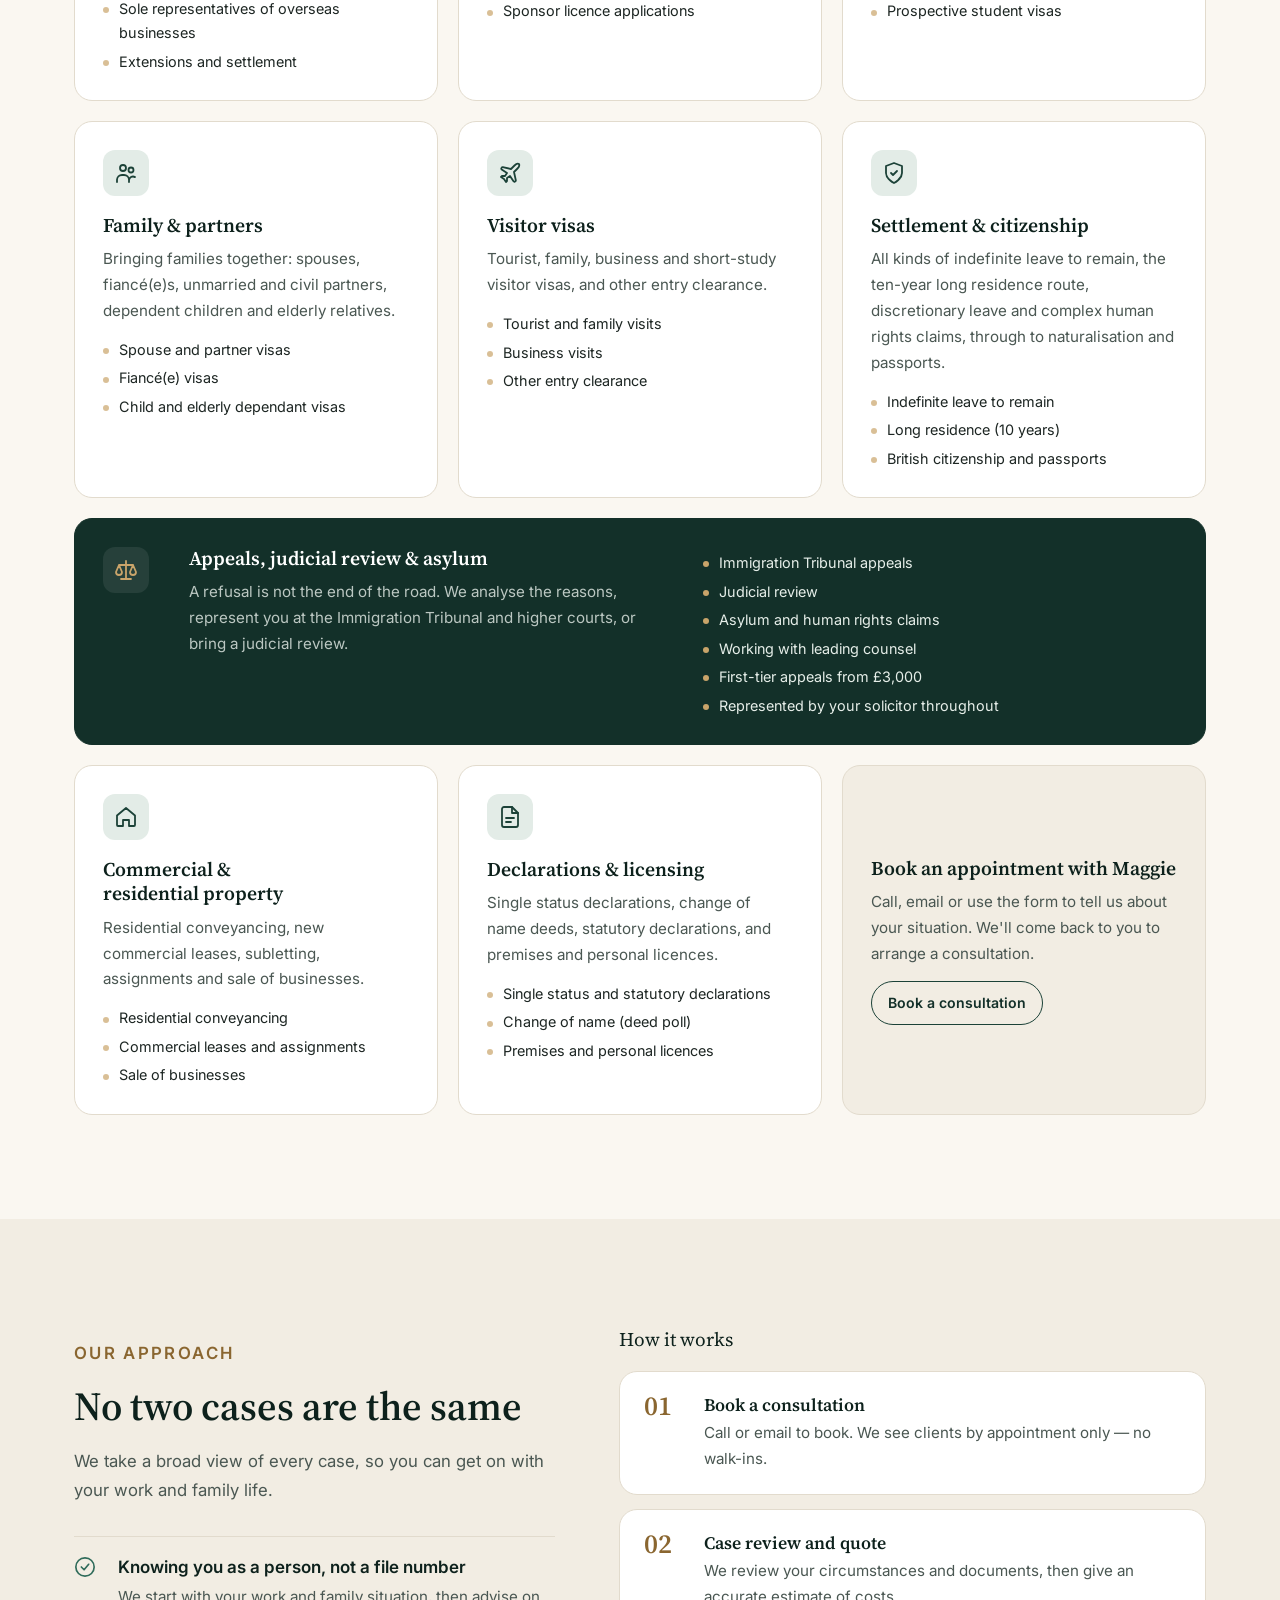
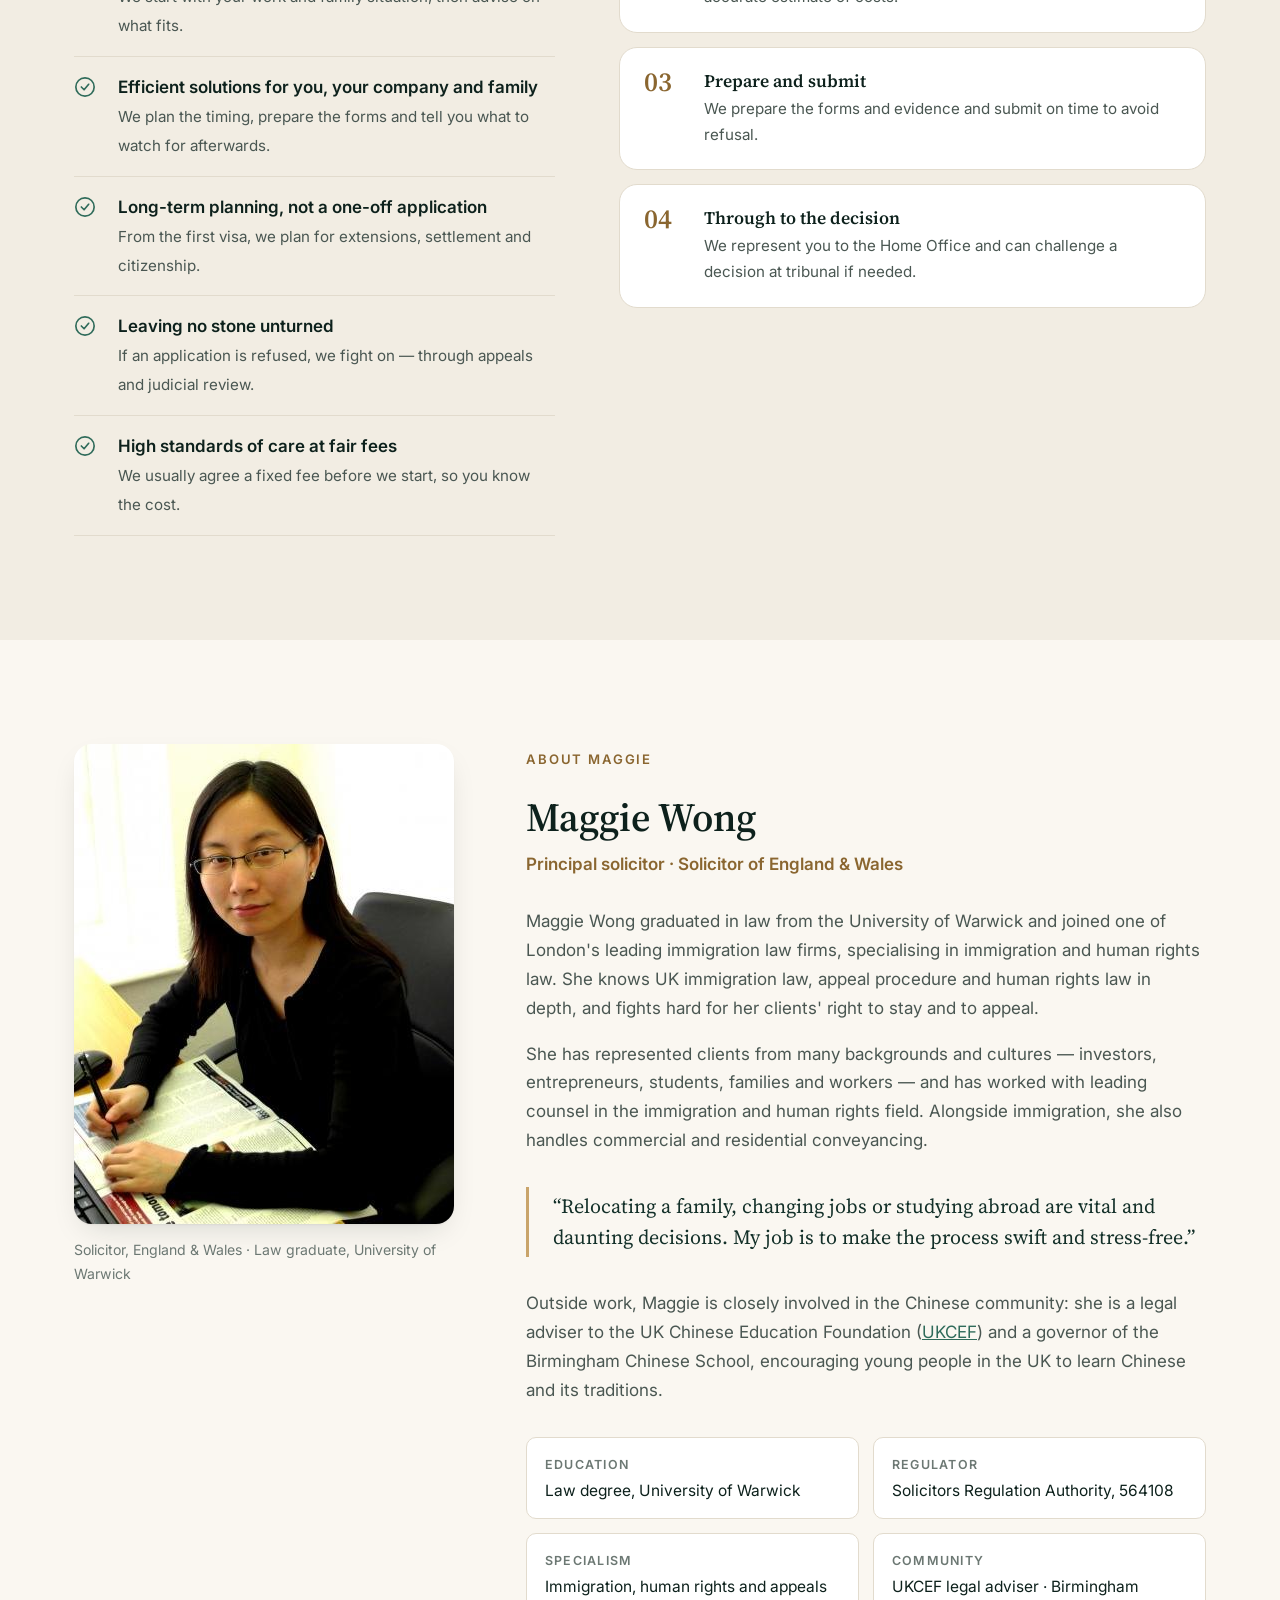
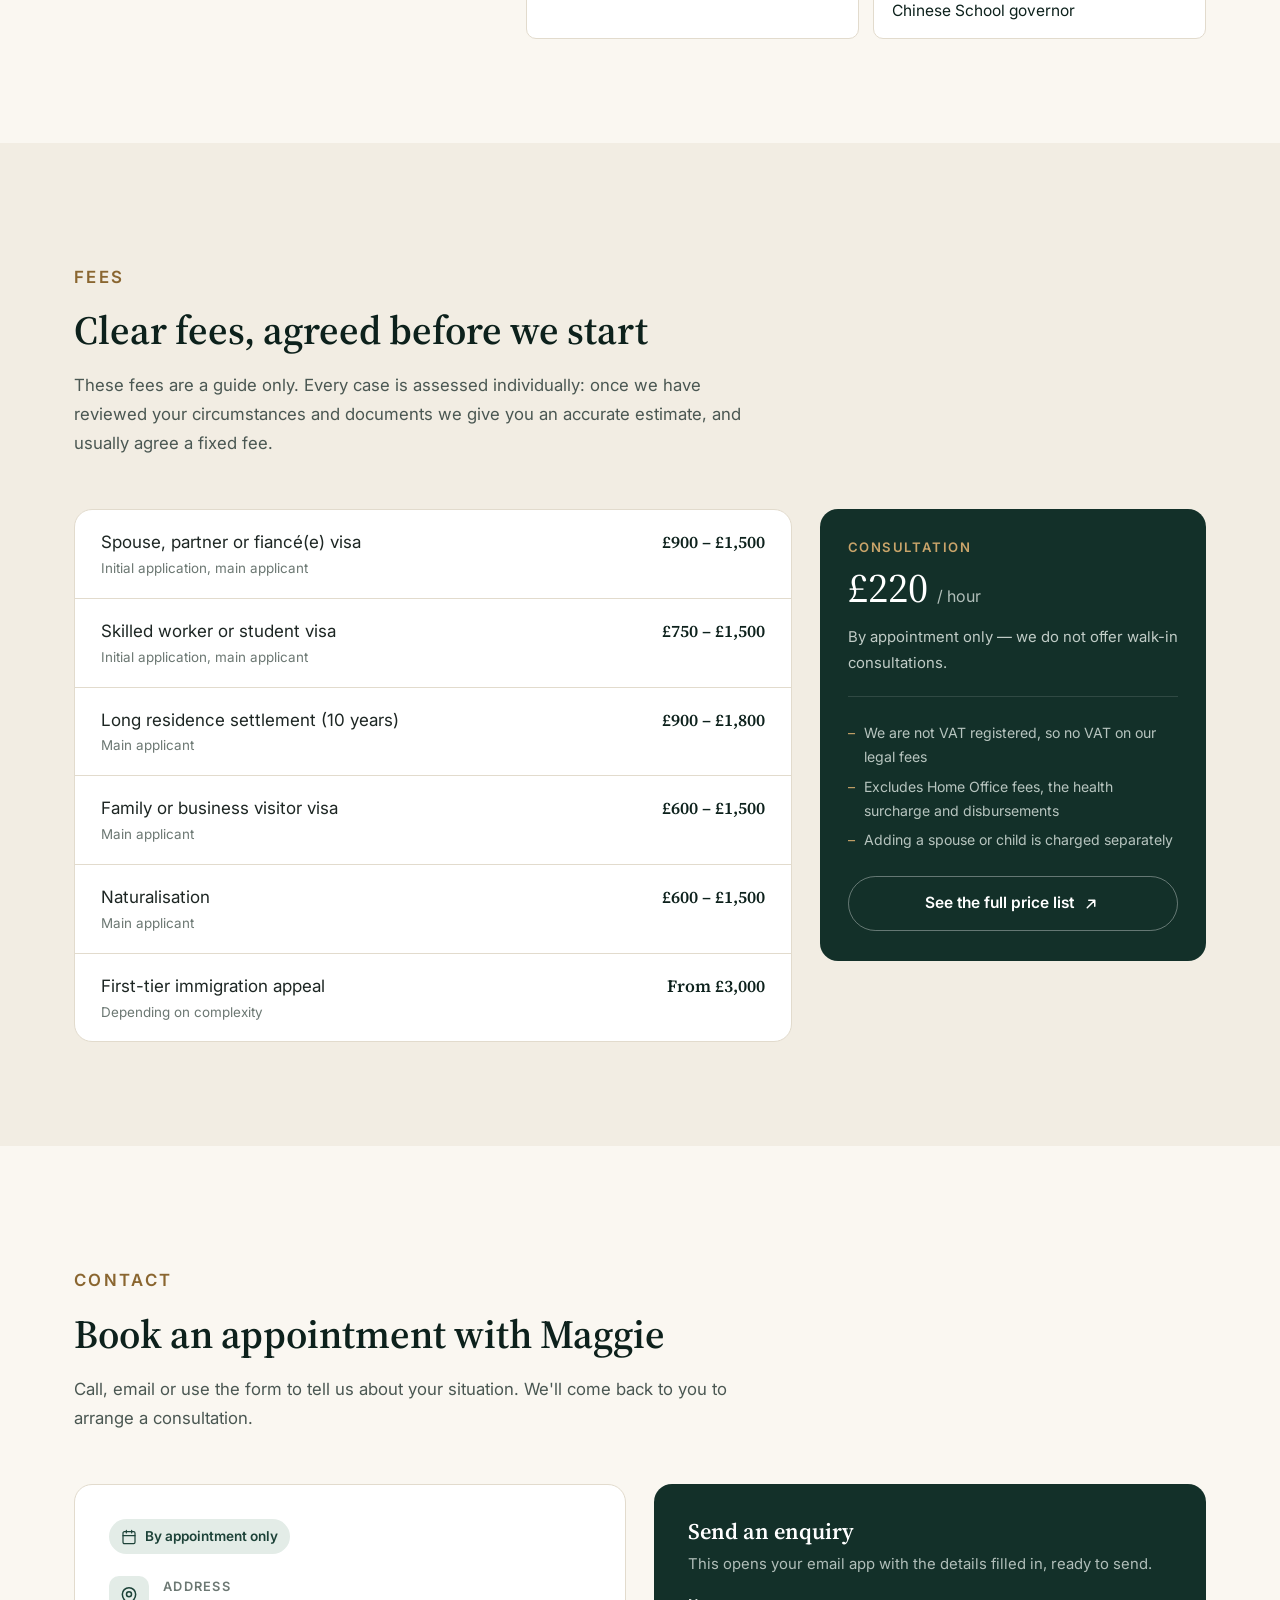
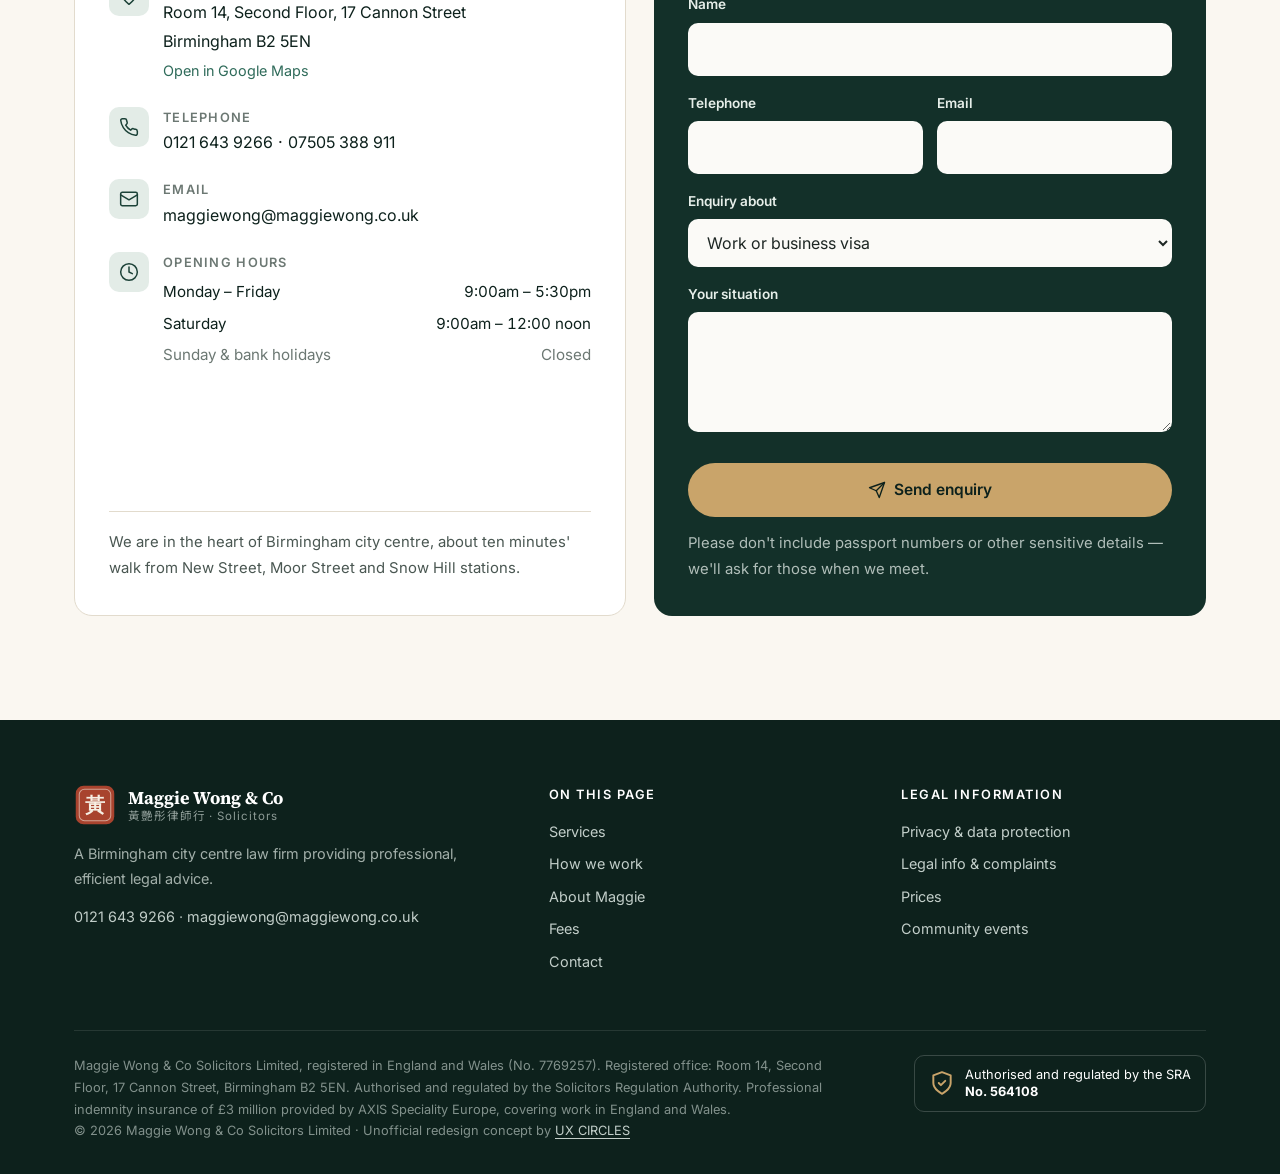
==== commit 0499d488: "Standardise the UX CIRCLES concept credit Concept bar reads "Designed by UX CIRCLES" (設計：/设计：UX CIRC" ====
--- a/index.html
+++ b/index.html
@@ -23,7 +23,7 @@
 <div class="concept-bar" role="note">
   <div class="container concept-inner">
     <p><span class="concept-tag">Concept</span><span class="concept-long">A design concept — not the <a href="http://maggiewong.co.uk/" target="_blank" rel="noopener">official Maggie Wong &amp; Co website</a>.</span></p>
-    <a href="https://ux-circles.com/web" target="_blank" rel="noopener"><span class="concept-by">Design by </span><strong>UX CIRCLES</strong> <svg viewBox="0 0 24 24" fill="none" stroke="currentColor" stroke-width="2" stroke-linecap="round" stroke-linejoin="round" aria-hidden="true"><path d="M7 17 17 7M9 7h8v8"/></svg></a>
+    <a href="https://ux-circles.com/professionals" target="_blank" rel="noopener"><span class="concept-by">Designed by </span><strong>UX CIRCLES</strong> <svg viewBox="0 0 24 24" fill="none" stroke="currentColor" stroke-width="2" stroke-linecap="round" stroke-linejoin="round" aria-hidden="true"><path d="M7 17 17 7M9 7h8v8"/></svg></a>
   </div>
 </div>
 <header class="site-header">
@@ -183,7 +183,7 @@
       <div><h4>Legal information</h4><ul><li><a href="http://maggiewong.co.uk/Newsletter_ICU.html" target="_blank" rel="noopener">Privacy &amp; data protection</a></li><li><a href="http://maggiewong.co.uk/Legal_Information_.html" target="_blank" rel="noopener">Legal info &amp; complaints</a></li><li><a href="http://maggiewong.co.uk/Prices.html" target="_blank" rel="noopener">Prices</a></li><li><a href="http://maggiewong.co.uk/Event.html" target="_blank" rel="noopener">Community events</a></li></ul></div>
     </div>
     <div class="reg">
-      <p>Maggie Wong &amp; Co Solicitors Limited, registered in England and Wales (No. 7769257). Registered office: Room 14, Second Floor, 17 Cannon Street, Birmingham B2 5EN. Authorised and regulated by the Solicitors Regulation Authority. Professional indemnity insurance of £3 million provided by AXIS Speciality Europe, covering work in England and Wales.<br>© <span id="year">2026</span> Maggie Wong &amp; Co Solicitors Limited · Unofficial design concept by <a href="https://ux-circles.com/web" target="_blank" rel="noopener">UX CIRCLES</a></p>
+      <p>Maggie Wong &amp; Co Solicitors Limited, registered in England and Wales (No. 7769257). Registered office: Room 14, Second Floor, 17 Cannon Street, Birmingham B2 5EN. Authorised and regulated by the Solicitors Regulation Authority. Professional indemnity insurance of £3 million provided by AXIS Speciality Europe, covering work in England and Wales.<br>© <span id="year">2026</span> Maggie Wong &amp; Co Solicitors Limited · Unofficial redesign concept by <a href="https://ux-circles.com/professionals" target="_blank" rel="noopener">UX CIRCLES</a></p>
       <span class="sra"><svg viewBox="0 0 24 24" fill="none" stroke="currentColor" stroke-width="1.8" stroke-linecap="round" stroke-linejoin="round" aria-hidden="true"><path d="M12 22s8-4 8-10V5l-8-3-8 3v7c0 6 8 10 8 10z"/><path d="m9 12 2 2 4-4"/></svg><span>Authorised and regulated by the SRA<br><strong>No. 564108</strong></span></span>
     </div>
   </div>
